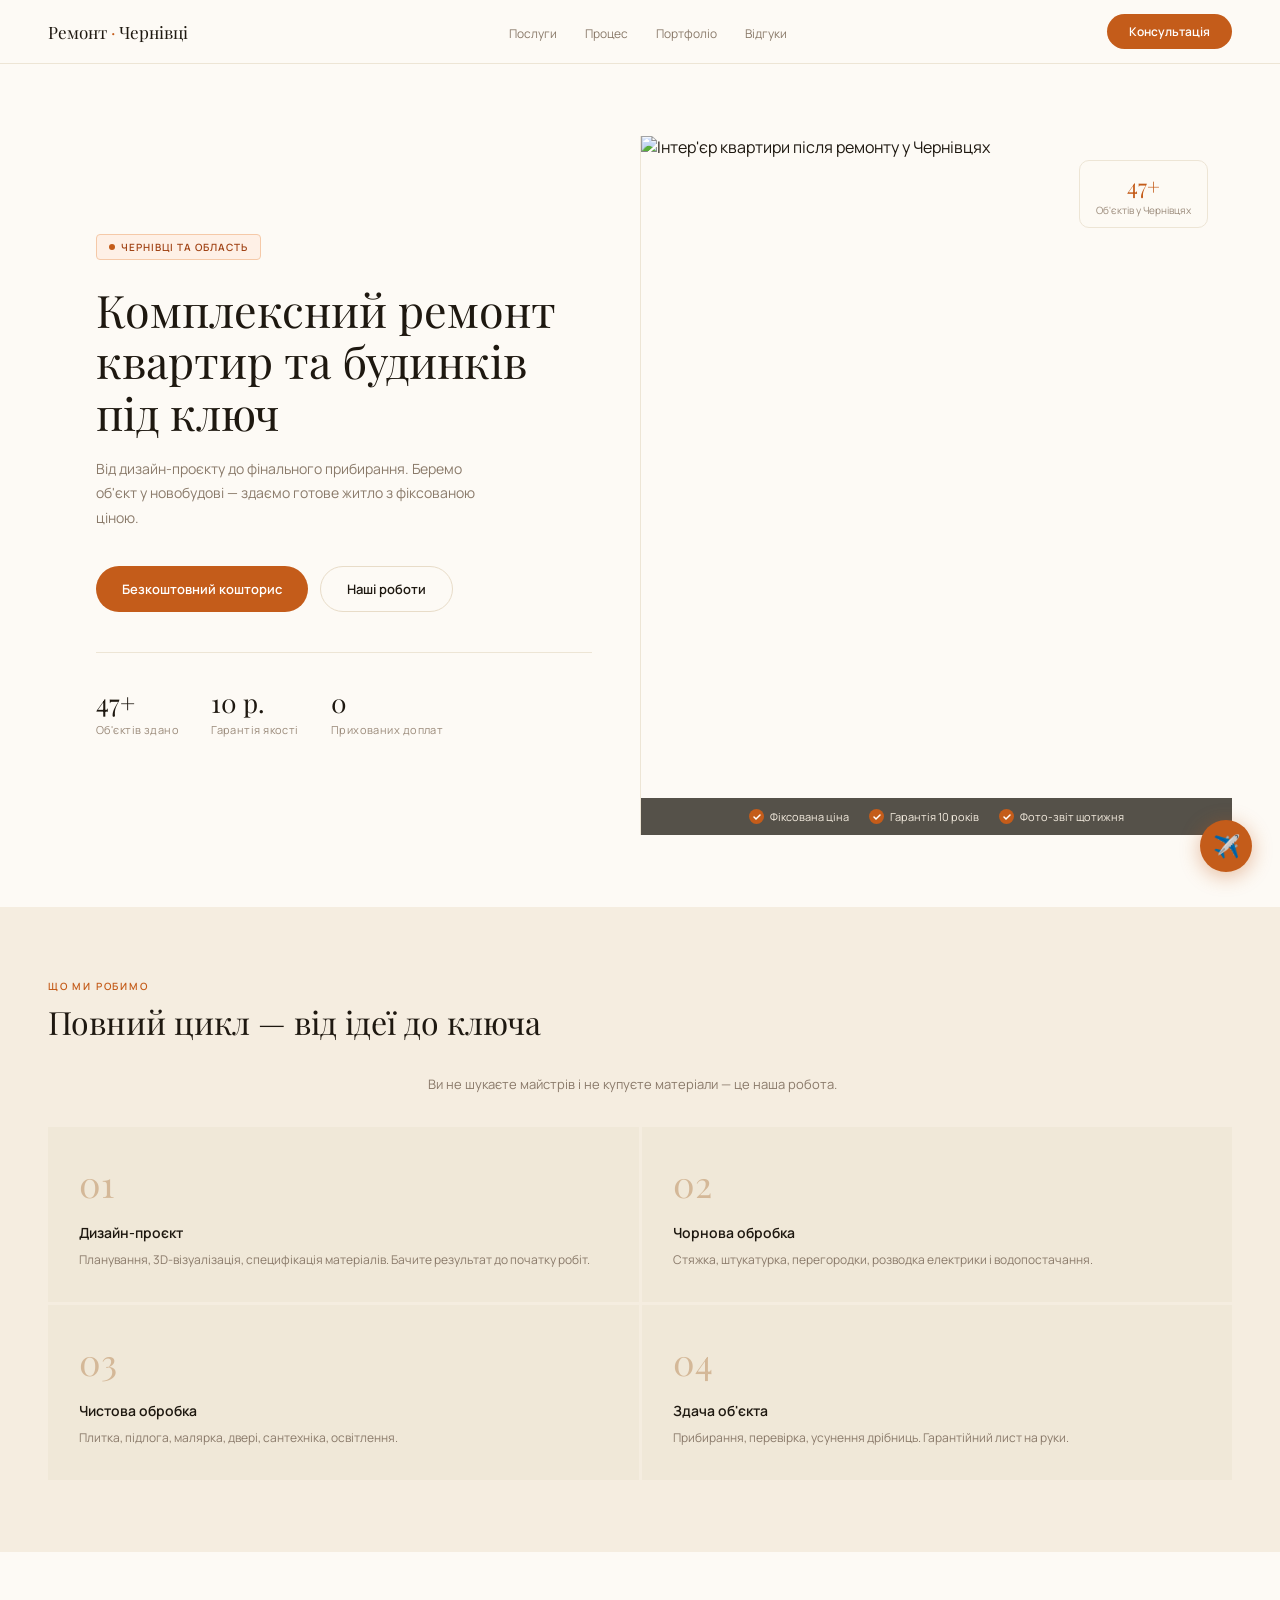
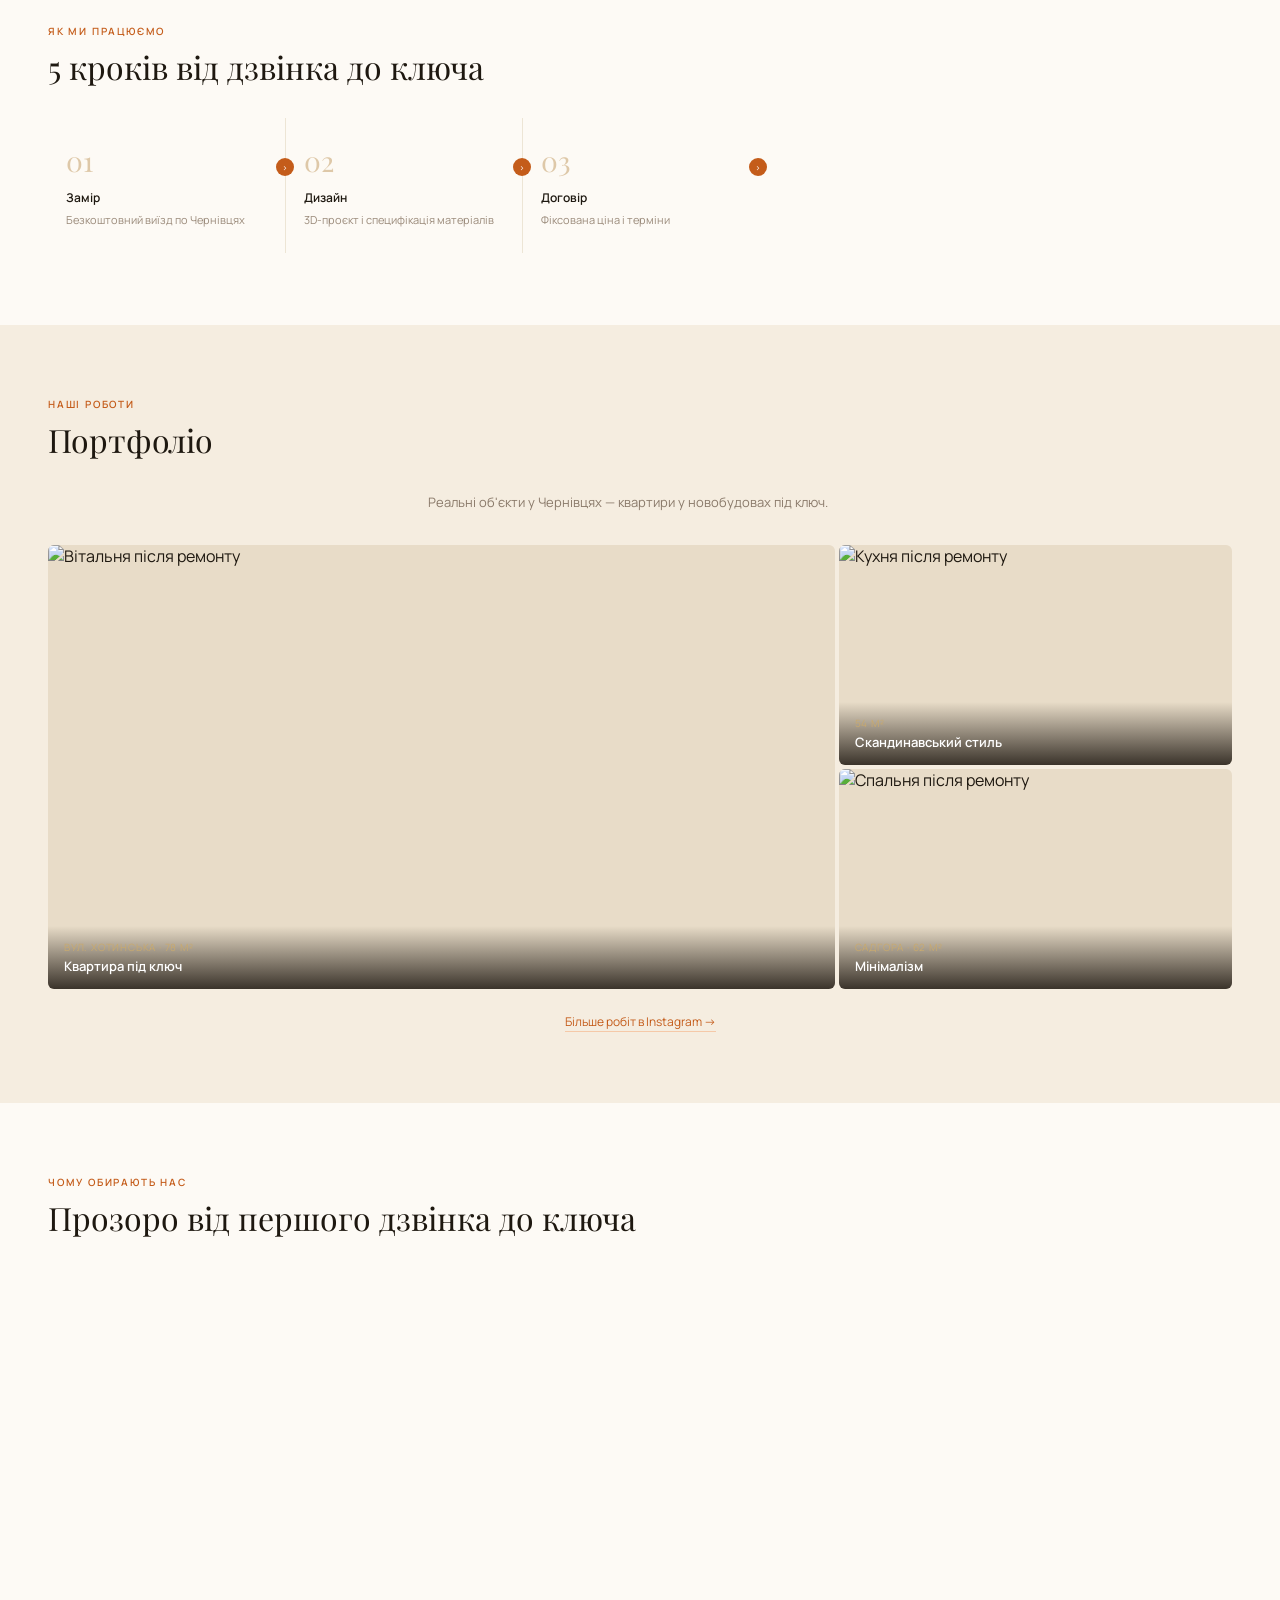
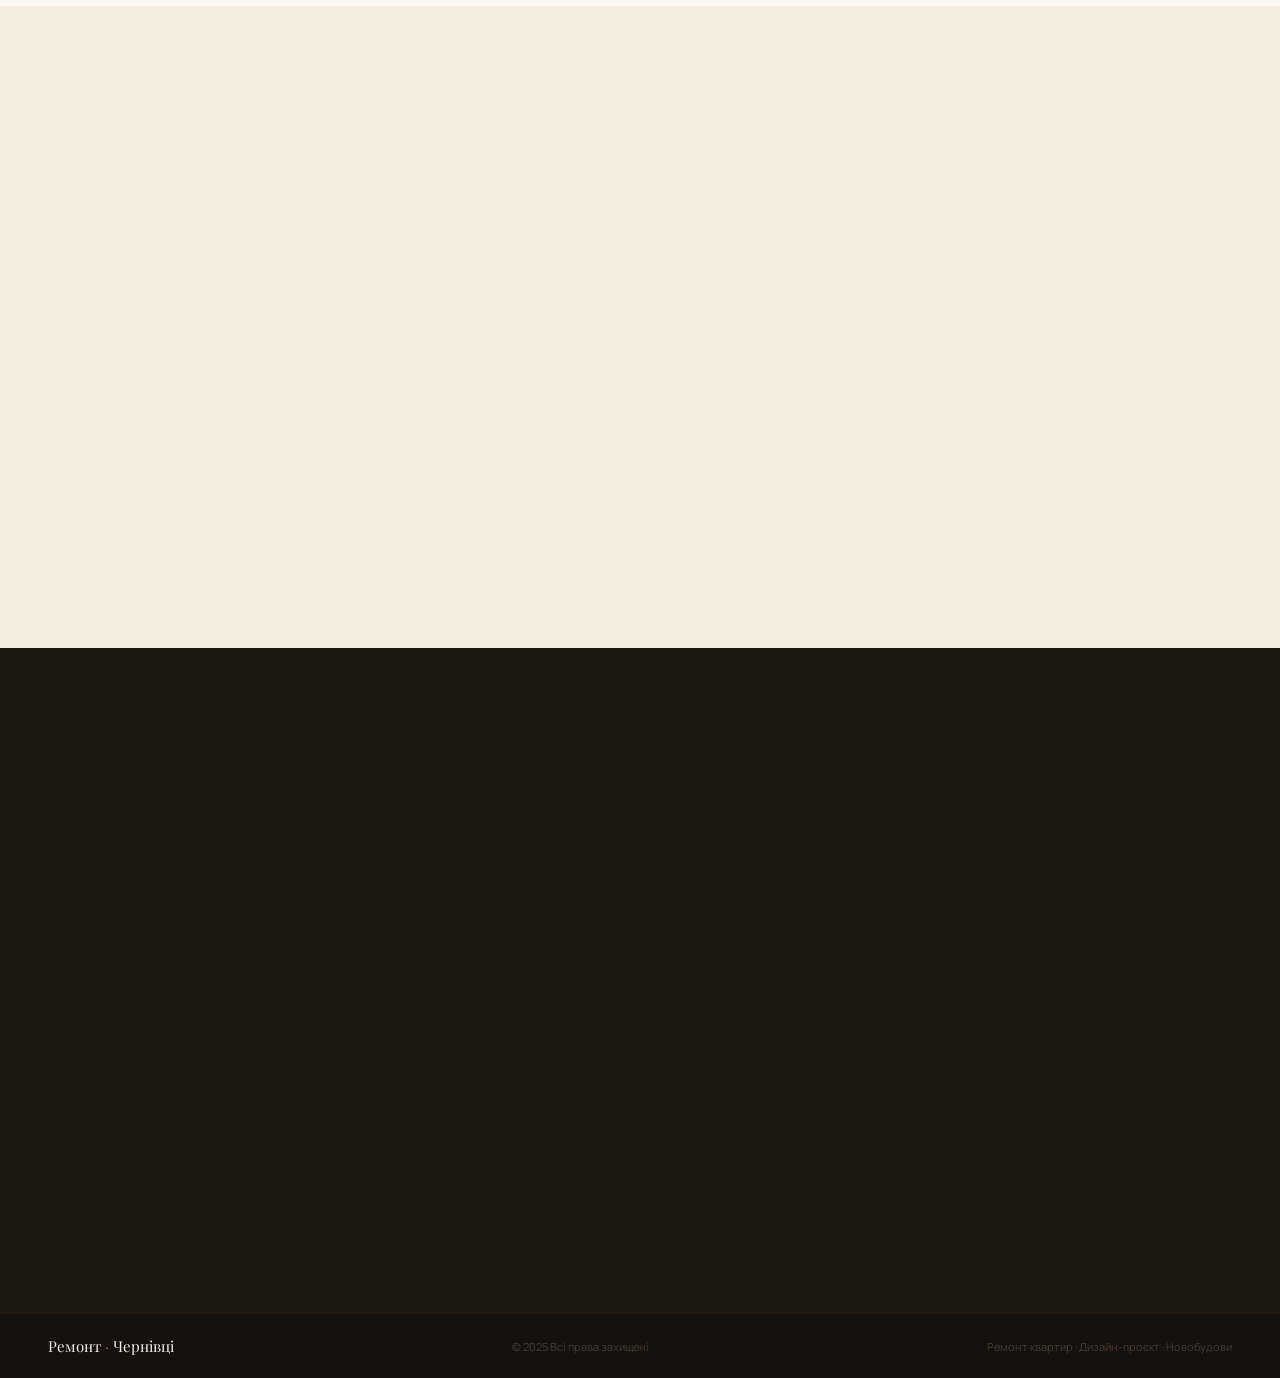
==== index.html @ 8778966f "add one design" ====
<!DOCTYPE html>
<html lang="uk">
<head>
  <meta charset="UTF-8" />
  <meta name="viewport" content="width=device-width, initial-scale=1.0" />
  <title>Ремонт квартир під ключ у Чернівцях | Дизайн-проєкт + повний ремонт</title>
  <meta name="description" content="Комплексний ремонт квартир та будинків під ключ у Чернівцях. Дизайн-проєкт, всі етапи, фіксована ціна. Гарантія 10 років. Безкоштовний кошторис!" />
  <meta name="keywords" content="ремонт квартир Чернівці, ремонт під ключ Чернівці, дизайн проект квартири Чернівці, оздоблення новобудов Чернівці" />
  <meta name="robots" content="index, follow" />
  <link rel="canonical" href="https://remont-chernivtsi.com.ua/" />
  <meta property="og:title" content="Ремонт під ключ у Чернівцях" />
  <meta property="og:description" content="Комплексний ремонт квартир та будинків. Фіксована ціна, гарантія 10 років." />
  <meta property="og:type" content="website" />
  <meta property="og:url" content="https://remont-chernivtsi.com.ua/" />
  <script type="application/ld+json">
  {
    "@context": "https://schema.org",
    "@type": "HomeAndConstructionBusiness",
    "name": "Ремонт Чернівці",
    "description": "Комплексний ремонт квартир та будинків під ключ у Чернівцях.",
    "url": "https://remont-chernivtsi.com.ua",
    "telephone": "+380XXXXXXXXX",
    "address": {
      "@type": "PostalAddress",
      "addressLocality": "Чернівці",
      "addressRegion": "Чернівецька область",
      "addressCountry": "UA"
    },
    "areaServed": "Чернівці",
    "priceRange": "$$"
  }
  </script>
  <link rel="preconnect" href="https://fonts.googleapis.com">
  <link rel="preconnect" href="https://fonts.gstatic.com" crossorigin>
  <link href="https://fonts.googleapis.com/css2?family=Playfair+Display:ital,wght@0,400;0,700;1,400&family=Manrope:wght@300;400;500;600&display=swap" rel="stylesheet">

  <style>
    *, *::before, *::after { box-sizing: border-box; margin: 0; padding: 0; }

    :root {
      --cream:   #FDFAF5;
      --dark:    #1E1810;
      --accent:  #C45C1A;
      --accent-light: #FEF0E6;
      --accent-border: #F5C9A8;
      --beige:   #F5EDE0;
      --beige2:  #F0E8D8;
      --beige3:  #E8DCC8;
      --muted:   #8A7A6A;
      --border:  #EDE5D5;
      --charcoal:#2C2416;
    }

    html { scroll-behavior: smooth; }

    body {
      font-family: 'Manrope', sans-serif;
      background: var(--cream);
      color: var(--dark);
      overflow-x: hidden;
    }

    /* ── CONTAINER 1440px ── */
    .container {
      max-width: 1440px;
      margin: 0 auto;
      padding: 0 48px;
    }

    /* ── NAV ── */
    nav {
      position: sticky; top: 0; z-index: 100;
      background: rgba(253,250,245,0.95);
      backdrop-filter: blur(10px);
      border-bottom: 1px solid var(--border);
      transition: box-shadow .3s;
    }
    nav .container {
      display: flex; align-items: center; justify-content: space-between;
      padding-top: 14px; padding-bottom: 14px;
    }
    .nav-logo {
      font-family: 'Playfair Display', serif;
      font-size: 17px; color: var(--dark);
    }
    .nav-logo em { color: var(--accent); font-style: normal; }
    .nav-links { display: flex; gap: 28px; list-style: none; }
    .nav-links a { font-size: 12px; color: var(--muted); text-decoration: none; transition: color .2s; }
    .nav-links a:hover { color: var(--accent); }
    .nav-cta {
      background: var(--accent); color: #fff;
      padding: 9px 22px; border-radius: 24px; border: none;
      font-family: 'Manrope', sans-serif; font-size: 12px; font-weight: 600;
      cursor: pointer; transition: opacity .2s;
    }
    .nav-cta:hover { opacity: .85; }
    .burger { display: none; flex-direction: column; gap: 5px; cursor: pointer; background: none; border: none; padding: 4px; }
    .burger span { width: 22px; height: 2px; background: var(--dark); border-radius: 2px; }

    /* ── HERO ── */
    #hero {
      display: grid; grid-template-columns: 1fr 1fr;
      min-height: calc(100vh - 57px);
    }
    .hero-left {
      padding: 64px 48px;
      display: flex; flex-direction: column; justify-content: center;
    }
    .hero-tag {
      display: inline-flex; align-items: center; gap: 6px;
      background: var(--accent-light); border: 1px solid var(--accent-border);
      color: #A04214; font-size: 10px; font-weight: 600;
      padding: 5px 12px; border-radius: 4px; margin-bottom: 24px;
      letter-spacing: .1em; text-transform: uppercase; width: fit-content;
    }
    .hero-tag-dot { width: 6px; height: 6px; background: var(--accent); border-radius: 50%; }
    h1 {
      font-family: 'Playfair Display', serif;
      font-size: clamp(2rem, 3.5vw, 3rem);
      line-height: 1.15; font-weight: 400;
      color: var(--dark); margin-bottom: 18px;
    }
    .hero-sub {
      font-size: 14px; color: var(--muted);
      line-height: 1.75; max-width: 380px; margin-bottom: 36px;
    }
    .hero-btns { display: flex; gap: 12px; flex-wrap: wrap; }
    .btn-primary {
      background: var(--accent); color: #fff;
      padding: 13px 26px; border-radius: 24px; border: none;
      font-family: 'Manrope', sans-serif; font-size: 13px; font-weight: 600;
      cursor: pointer; text-decoration: none; display: inline-block;
      transition: opacity .2s, transform .2s;
    }
    .btn-primary:hover { opacity: .88; transform: translateY(-1px); }
    .btn-outline {
      background: transparent; color: var(--dark);
      padding: 13px 26px; border-radius: 24px;
      border: 1.5px solid var(--beige3);
      font-family: 'Manrope', sans-serif; font-size: 13px; font-weight: 600;
      cursor: pointer; text-decoration: none; display: inline-block;
      transition: border-color .2s, color .2s;
    }
    .btn-outline:hover { border-color: var(--accent); color: var(--accent); }
    .hero-stats {
      display: flex; gap: 32px;
      margin-top: 40px; padding-top: 32px;
      border-top: 1px solid var(--border);
    }
    .stat-n {
      font-family: 'Playfair Display', serif;
      font-size: 26px; color: var(--dark);
    }
    .stat-l { font-size: 11px; color: #9A8A7A; margin-top: 2px; letter-spacing: .04em; }

    .hero-right {
      position: relative; overflow: hidden;
      border-left: 1px solid var(--border);
    }
    .hero-right img {
      width: 100%; height: 100%; object-fit: cover; display: block;
    }
    .hero-float-badge {
      position: absolute; top: 24px; right: 24px;
      background: rgba(253,250,245,.95); border: 1px solid var(--border);
      border-radius: 10px; padding: 10px 16px; text-align: center;
    }
    .hfb-n { font-family: 'Playfair Display', serif; font-size: 22px; color: var(--accent); }
    .hfb-l { font-size: 10px; color: #9A8A7A; margin-top: 2px; }
    .hero-trust-bar {
      position: absolute; bottom: 0; left: 0; right: 0;
      background: rgba(30,24,16,.75); padding: 11px 20px;
      display: flex; gap: 20px; justify-content: center; flex-wrap: wrap;
    }
    .trust-item { display: flex; align-items: center; gap: 6px; font-size: 11px; color: #F5EDE0; }
    .trust-check {
      width: 15px; height: 15px; background: var(--accent); border-radius: 50%;
      display: flex; align-items: center; justify-content: center; flex-shrink: 0;
    }

    /* ── SECTION COMMON ── */
    section { padding: 72px 48px; max-width: 1440px; margin-left: auto; margin-right: auto; }
    /* Секції з фоном — повна ширина, padding прибираємо щоб фон тягнувся */
    .sec-alt, #contact { max-width: none; padding-left: 0; padding-right: 0; }
    .sec-alt > *, #contact > * { max-width: 1440px; margin-left: auto; margin-right: auto; padding-left: 48px; padding-right: 48px; }
    .sec-alt > .sec-label, .sec-alt > h2, .sec-alt > .sec-sub,
    #contact > .sec-label, #contact > h2 { padding-left: 48px; padding-right: 48px; }
    .sec-alt { background: var(--beige); }
    .sec-label {
      font-size: 10px; letter-spacing: .18em; text-transform: uppercase;
      color: var(--accent); margin-bottom: 10px; font-weight: 600;
    }
    h2 {
      font-family: 'Playfair Display', serif;
      font-size: clamp(1.6rem, 2.5vw, 2.2rem);
      font-weight: 400; color: var(--dark);
      margin-bottom: 32px; line-height: 1.2;
    }
    .sec-sub { font-size: 13px; color: var(--muted); line-height: 1.7; margin-bottom: 32px; max-width: 520px; }

    /* ── SERVICES ── */
    .srv-grid { display: grid; grid-template-columns: 1fr 1fr; gap: 3px; }
    .srv-card {
      background: var(--beige2); padding: 32px 28px;
      border-left: 3px solid transparent;
      transition: border-color .25s;
    }
    .srv-card:hover { border-color: var(--accent); }
    .srv-num {
      font-family: 'Playfair Display', serif;
      font-size: 36px; color: #D4B898; margin-bottom: 16px;
    }
    .srv-title { font-size: 14px; font-weight: 600; color: var(--dark); margin-bottom: 8px; }
    .srv-desc { font-size: 12px; color: var(--muted); line-height: 1.65; }

    /* ── PROCESS ── */
    .proc-grid {
      display: grid; grid-template-columns: repeat(5,1fr); gap: 0;
    }
    .proc-step {
      padding: 24px 18px; border-left: 1px solid var(--border);
      position: relative;
    }
    .proc-step:first-child { border-left: none; }
    .ps-num {
      font-family: 'Playfair Display', serif;
      font-size: 28px; color: #DEC8A8; margin-bottom: 10px;
    }
    .ps-title { font-size: 12px; font-weight: 600; color: var(--dark); margin-bottom: 5px; }
    .ps-desc { font-size: 11px; color: #9A8A7A; line-height: 1.55; }
    .ps-arrow {
      position: absolute; right: -9px; top: 40px;
      width: 18px; height: 18px; background: var(--accent); border-radius: 50%;
      display: flex; align-items: center; justify-content: center;
      font-size: 9px; color: #fff; z-index: 1;
    }
    .proc-step:last-child .ps-arrow { display: none; }

    /* ── PORTFOLIO ── */
    .port-grid {
      display: grid;
      grid-template-columns: 2fr 1fr;
      grid-template-rows: 220px 220px;
      gap: 4px;
    }
    .port-item {
      border-radius: 6px; overflow: hidden;
      position: relative; background: var(--beige3);
    }
    .port-item.big { grid-row: 1 / 3; }
    .port-item img { width: 100%; height: 100%; object-fit: cover; display: block; transition: transform .5s; }
    .port-item:hover img { transform: scale(1.04); }
    .port-overlay {
      position: absolute; bottom: 0; left: 0; right: 0;
      padding: 14px 16px;
      background: linear-gradient(transparent, rgba(20,14,8,.82));
    }
    .po-tag { font-size: 10px; color: #C8A96E; letter-spacing: .08em; text-transform: uppercase; margin-bottom: 3px; }
    .po-name { font-size: 13px; color: #fff; font-weight: 600; }
    .port-more { text-align: center; margin-top: 20px; }
    .port-more a { font-size: 12px; color: var(--accent); text-decoration: none; border-bottom: 1px solid var(--accent-border); padding-bottom: 1px; }

    /* ── WHY ── */
    .why-grid { display: grid; grid-template-columns: 1fr 1fr; gap: 48px; align-items: start; }
    .why-list { display: flex; flex-direction: column; gap: 24px; }
    .why-item { display: flex; gap: 16px; }
    .why-icon {
      width: 44px; height: 44px; min-width: 44px;
      background: var(--accent-light); border-radius: 6px;
      display: flex; align-items: center; justify-content: center; font-size: 18px;
    }
    .why-text h3 { font-size: 13px; font-weight: 600; color: var(--dark); margin-bottom: 4px; }
    .why-text p { font-size: 12px; color: var(--muted); line-height: 1.6; }
    .why-numbers {
      background: var(--dark); border-radius: 12px; padding: 36px;
      display: grid; grid-template-columns: 1fr 1fr; gap: 28px;
    }
    .wn-n { font-family: 'Playfair Display', serif; font-size: 32px; color: var(--accent); }
    .wn-l { font-size: 11px; color: #6A5A4A; margin-top: 3px; }

    /* ── REVIEWS ── */
    .rev-grid { display: grid; grid-template-columns: repeat(3,1fr); gap: 20px; }
    .rev-card {
      background: #fff; border-radius: 12px;
      border: 0.5px solid var(--border);
      overflow: hidden; display: flex; flex-direction: column;
    }
    .rev-photo { height: 180px; overflow: hidden; position: relative; }
    .rev-photo img { width: 100%; height: 100%; object-fit: cover; display: block; transition: transform .4s; }
    .rev-card:hover .rev-photo img { transform: scale(1.05); }
    .rev-photo-tag {
      position: absolute; bottom: 0; left: 0; right: 0;
      padding: 10px 14px;
      background: linear-gradient(transparent, rgba(20,14,8,.78));
    }
    .rpt-area { font-size: 10px; color: #C8A96E; letter-spacing: .08em; text-transform: uppercase; }
    .rpt-size { font-size: 11px; color: #fff; font-weight: 600; margin-top: 2px; }
    .rev-body { padding: 18px; display: flex; flex-direction: column; flex: 1; }
    .rev-stars { color: var(--accent); font-size: 12px; letter-spacing: 3px; margin-bottom: 12px; }
    .rev-text { font-size: 12px; color: #5A4A3A; line-height: 1.65; font-style: italic; flex: 1; margin-bottom: 16px; }
    .rev-divider { height: 1px; background: var(--border); margin-bottom: 14px; }
    .rev-author { display: flex; align-items: center; gap: 10px; }
    .rev-avatar {
      width: 36px; height: 36px; border-radius: 50%;
      background: var(--accent-light); color: #A04214;
      display: flex; align-items: center; justify-content: center;
      font-size: 12px; font-weight: 600; flex-shrink: 0;
    }
    .rev-name { font-size: 12px; font-weight: 600; color: var(--dark); }
    .rev-obj { font-size: 11px; color: #9A8A7A; margin-top: 2px; }
    .rev-footer { text-align: center; margin-top: 28px; }
    .rev-footer a { font-size: 12px; color: var(--accent); text-decoration: none; border-bottom: 1px solid var(--accent-border); }

    /* ── CONTACT ── */
    #contact { background: var(--dark); }
    #contact .sec-label { color: var(--accent); }
    #contact h2 { color: #F5EDE0; }
    .contact-grid { display: grid; grid-template-columns: 1fr 1fr; gap: 64px; }
    .form-group { display: flex; flex-direction: column; gap: 6px; margin-bottom: 16px; }
    .form-group label {
      font-size: 10px; color: #6A5A4A;
      letter-spacing: .1em; text-transform: uppercase; font-weight: 600;
    }
    input, select, textarea {
      background: var(--charcoal); border: 1px solid #3A3028;
      color: #F5EDE0; padding: 12px 16px; border-radius: 6px;
      font-family: 'Manrope', sans-serif; font-size: 13px;
      outline: none; transition: border-color .2s;
    }
    input:focus, select:focus, textarea:focus { border-color: var(--accent); }
    textarea { resize: vertical; min-height: 100px; }
    .btn-submit {
      width: 100%; background: var(--accent); color: #fff; border: none;
      padding: 14px; border-radius: 24px;
      font-family: 'Manrope', sans-serif; font-size: 13px; font-weight: 600;
      cursor: pointer; transition: opacity .2s; margin-top: 4px;
    }
    .btn-submit:hover { opacity: .85; }
    .contact-info-sub { font-size: 13px; color: #6A5A4A; line-height: 1.7; margin-bottom: 24px; }
    .clink {
      display: flex; align-items: center; gap: 12px;
      padding: 13px 16px; background: var(--charcoal);
      border-radius: 8px; margin-bottom: 10px; text-decoration: none;
      transition: background .2s;
    }
    .clink:hover { background: #3A3028; }
    .clink-icon { font-size: 18px; width: 22px; text-align: center; }
    .clink-text strong { display: block; font-size: 13px; color: #F5EDE0; }
    .clink-text span { font-size: 11px; color: #6A5A4A; }
    .success-msg {
      background: rgba(196,92,26,.15); border: 1px solid var(--accent);
      color: var(--accent); padding: 14px; border-radius: 6px;
      font-size: 13px; text-align: center; display: none; margin-top: 12px;
    }

    /* ── FOOTER ── */
    footer {
      background: #141210;
    }
    footer .container {
      display: flex; justify-content: space-between; align-items: center;
      flex-wrap: wrap; gap: 12px;
      padding-top: 22px; padding-bottom: 22px;
    }
    .footer-logo { font-family: 'Playfair Display', serif; font-size: 15px; color: #F5EDE0; }
    .footer-logo em { color: var(--accent); font-style: normal; }
    footer p { font-size: 11px; color: #4A3A2A; }

    /* ── FLOAT TELEGRAM ── */
    .float-tg {
      position: fixed; bottom: 28px; right: 28px; z-index: 200;
      width: 52px; height: 52px; border-radius: 50%;
      background: var(--accent); color: #fff;
      display: flex; align-items: center; justify-content: center;
      font-size: 22px; text-decoration: none;
      box-shadow: 0 4px 20px rgba(196,92,26,.4);
      animation: tg-pulse 2.5s infinite;
      transition: transform .2s;
    }
    .float-tg:hover { transform: scale(1.1); }
    @keyframes tg-pulse {
      0%,100% { box-shadow: 0 4px 20px rgba(196,92,26,.4); }
      50% { box-shadow: 0 4px 36px rgba(196,92,26,.7); }
    }

    /* ── FADE IN ── */
    .fade { opacity: 0; transform: translateY(24px); transition: opacity .6s ease, transform .6s ease; }
    .fade.in { opacity: 1; transform: none; }

    /* ── RESPONSIVE ── */
    @media (max-width: 900px) {
      .container { padding: 0 24px; }
      nav .container { padding-top: 14px; padding-bottom: 14px; }
      .nav-links { display: none; }
      .nav-links.open {
        display: flex; flex-direction: column; gap: 16px;
        position: absolute; top: 57px; left: 0; right: 0;
        background: var(--cream); padding: 20px 24px;
        border-bottom: 1px solid var(--border); z-index: 99;
      }
      .burger { display: flex; }
      #hero { grid-template-columns: 1fr; }
      .hero-right { height: 280px; }
      .hero-left { padding: 40px 24px; }
      section { padding: 52px 24px; }
      .sec-alt > *, #contact > * { padding-left: 24px; padding-right: 24px; }
      .srv-grid { grid-template-columns: 1fr; }
      .proc-grid { grid-template-columns: 1fr 1fr; }
      .why-grid { grid-template-columns: 1fr; }
      .contact-grid { grid-template-columns: 1fr; }
      .rev-grid { grid-template-columns: 1fr; }
      .port-grid { grid-template-columns: 1fr; grid-template-rows: auto; }
      .port-item.big { grid-row: auto; height: 260px; }
      .port-item { height: 200px; }
      footer .container { flex-direction: column; align-items: flex-start; }
    }
    @media (max-width: 600px) {
      .hero-btns { flex-direction: column; }
      .hero-stats { gap: 20px; flex-wrap: wrap; }
      .proc-grid { grid-template-columns: 1fr; }
      .rev-grid { grid-template-columns: 1fr; }
    }
  </style>
</head>
<body>

<!-- NAV -->
<nav id="navbar">
  <div class="container">
  <div class="nav-logo">Ремонт <em>·</em> Чернівці</div>
  <ul class="nav-links" id="navLinks">
    <li><a href="#services">Послуги</a></li>
    <li><a href="#process">Процес</a></li>
    <li><a href="#portfolio">Портфоліо</a></li>
    <li><a href="#reviews">Відгуки</a></li>
  </ul>
  <button class="nav-cta" onclick="document.getElementById('contact').scrollIntoView({behavior:'smooth'})">Консультація</button>
  <button class="burger" id="burger" aria-label="Меню">
    <span></span><span></span><span></span>
  </button>
  </div>
</nav>

<!-- HERO -->
<section id="hero">
  <div class="hero-left">
    <div class="hero-tag fade"><div class="hero-tag-dot"></div>Чернівці та область</div>
    <h1 class="fade">Комплексний ремонт<br>квартир та будинків<br>під ключ</h1>
    <p class="hero-sub fade">Від дизайн-проєкту до фінального прибирання. Беремо об'єкт у новобудові — здаємо готове житло з фіксованою ціною.</p>
    <div class="hero-btns fade">
      <button class="btn-primary" onclick="document.getElementById('contact').scrollIntoView({behavior:'smooth'})">Безкоштовний кошторис</button>
      <a href="#portfolio" class="btn-outline">Наші роботи</a>
    </div>
    <div class="hero-stats fade">
      <div><div class="stat-n">47+</div><div class="stat-l">Об'єктів здано</div></div>
      <div><div class="stat-n">10 р.</div><div class="stat-l">Гарантія якості</div></div>
      <div><div class="stat-n">0</div><div class="stat-l">Прихованих доплат</div></div>
    </div>
  </div>
  <div class="hero-right">
    <img src="https://images.unsplash.com/photo-1586023492125-27b2c045efd7?w=900&q=85" alt="Інтер'єр квартири після ремонту у Чернівцях" />
    <div class="hero-float-badge">
      <div class="hfb-n">47+</div>
      <div class="hfb-l">Об'єктів у Чернівцях</div>
    </div>
    <div class="hero-trust-bar">
      <div class="trust-item">
        <div class="trust-check"><svg width="8" height="8" viewBox="0 0 8 8" fill="none"><path d="M1 4L3 6L7 2" stroke="white" stroke-width="1.5" stroke-linecap="round"/></svg></div>
        Фіксована ціна
      </div>
      <div class="trust-item">
        <div class="trust-check"><svg width="8" height="8" viewBox="0 0 8 8" fill="none"><path d="M1 4L3 6L7 2" stroke="white" stroke-width="1.5" stroke-linecap="round"/></svg></div>
        Гарантія 10 років
      </div>
      <div class="trust-item">
        <div class="trust-check"><svg width="8" height="8" viewBox="0 0 8 8" fill="none"><path d="M1 4L3 6L7 2" stroke="white" stroke-width="1.5" stroke-linecap="round"/></svg></div>
        Фото-звіт щотижня
      </div>
    </div>
  </div>
</section>

<!-- SERVICES -->
<section id="services" class="sec-alt">
  <div class="sec-label fade">Що ми робимо</div>
  <h2 class="fade">Повний цикл — від ідеї до ключа</h2>
  <p class="sec-sub fade">Ви не шукаєте майстрів і не купуєте матеріали — це наша робота.</p>
  <div class="srv-grid">
    <div class="srv-card fade"><div class="srv-num">01</div><div class="srv-title">Дизайн-проєкт</div><div class="srv-desc">Планування, 3D-візуалізація, специфікація матеріалів. Бачите результат до початку робіт.</div></div>
    <div class="srv-card fade"><div class="srv-num">02</div><div class="srv-title">Чорнова обробка</div><div class="srv-desc">Стяжка, штукатурка, перегородки, розводка електрики і водопостачання.</div></div>
    <div class="srv-card fade"><div class="srv-num">03</div><div class="srv-title">Чистова обробка</div><div class="srv-desc">Плитка, підлога, малярка, двері, сантехніка, освітлення.</div></div>
    <div class="srv-card fade"><div class="srv-num">04</div><div class="srv-title">Здача об'єкта</div><div class="srv-desc">Прибирання, перевірка, усунення дрібниць. Гарантійний лист на руки.</div></div>
  </div>
</section>

<!-- PROCESS -->
<section id="process">
  <div class="sec-label fade">Як ми працюємо</div>
  <h2 class="fade">5 кроків від дзвінка до ключа</h2>
  <div class="proc-grid">
    <div class="proc-step fade"><div class="ps-num">01</div><div class="ps-title">Замір</div><div class="ps-desc">Безкоштовний виїзд по Чернівцях</div><div class="ps-arrow">›</div></div>
    <div class="proc-step fade"><div class="ps-num">02</div><div class="ps-title">Дизайн</div><div class="ps-desc">3D-проєкт і специфікація матеріалів</div><div class="ps-arrow">›</div></div>
    <div class="proc-step fade"><div class="ps-num">03</div><div class="ps-title">Договір</div><div class="ps-desc">Фіксована ціна і терміни</div><div class="ps-arrow">›</div></div>
    <div class="proc-step fade"><div class="ps-num">04</div><div class="ps-title">Ремонт</div><div class="ps-desc">Фото-звіт щотижня в Telegram</div><div class="ps-arrow">›</div></div>
    <div class="proc-step fade"><div class="ps-num">05</div><div class="ps-title">Здача</div><div class="ps-desc">Гарантійний лист на 10 років</div></div>
  </div>
</section>

<!-- PORTFOLIO -->
<section id="portfolio" class="sec-alt">
  <div class="sec-label fade">Наші роботи</div>
  <h2 class="fade">Портфоліо</h2>
  <p class="sec-sub fade">Реальні об'єкти у Чернівцях — квартири у новобудовах під ключ.</p>
  <div class="port-grid fade">
    <div class="port-item big">
      <img src="https://images.unsplash.com/photo-1560448204-e02f11c3d0e2?w=800&q=85" alt="Вітальня після ремонту" />
      <div class="port-overlay"><div class="po-tag">Вул. Хотинська · 78 м²</div><div class="po-name">Квартира під ключ</div></div>
    </div>
    <div class="port-item">
      <img src="https://images.unsplash.com/photo-1556909114-f6e7ad7d3136?w=500&q=85" alt="Кухня після ремонту" />
      <div class="port-overlay"><div class="po-tag">54 м²</div><div class="po-name">Скандинавський стиль</div></div>
    </div>
    <div class="port-item">
      <img src="https://images.unsplash.com/photo-1484154218962-a197022b5858?w=500&q=85" alt="Спальня після ремонту" />
      <div class="port-overlay"><div class="po-tag">Садгора · 62 м²</div><div class="po-name">Мінімалізм</div></div>
    </div>
  </div>
  <div class="port-more fade"><a href="https://instagram.com/YOUR_INSTAGRAM" target="_blank">Більше робіт в Instagram →</a></div>
</section>

<!-- WHY -->
<section id="why">
  <div class="sec-label fade">Чому обирають нас</div>
  <h2 class="fade">Прозоро від першого дзвінка до ключа</h2>
  <div class="why-grid">
    <div class="why-list">
      <div class="why-item fade"><div class="why-icon">📋</div><div class="why-text"><h3>Ціна фіксується до старту</h3><p>Підписуємо кошторис перед початком. Жодних «так вийшло дорожче» в процесі.</p></div></div>
      <div class="why-item fade"><div class="why-icon">📸</div><div class="why-text"><h3>Ви бачите кожен етап</h3><p>Щотижневий фото-звіт у Telegram. Можна не приходити — все одно будете в курсі.</p></div></div>
      <div class="why-item fade"><div class="why-icon">🛡️</div><div class="why-text"><h3>Гарантія 10 років письмово</h3><p>Не на словах. Видаємо гарантійний лист при здачі. Щось не так — усуваємо за свій рахунок.</p></div></div>
      <div class="why-item fade"><div class="why-icon">🔧</div><div class="why-text"><h3>Своя бригада, не субпідряд</h3><p>Знаємо кожного майстра особисто. Відповідаємо за результат — бо самі його робимо.</p></div></div>
    </div>
    <div class="why-numbers fade">
      <div><div class="wn-n">47+</div><div class="wn-l">Об'єктів здано</div></div>
      <div><div class="wn-n">5+</div><div class="wn-l">Років досвіду</div></div>
      <div><div class="wn-n">10</div><div class="wn-l">Років гарантії</div></div>
      <div><div class="wn-n">98%</div><div class="wn-l">Рекомендують нас</div></div>
    </div>
  </div>
</section>

<!-- REVIEWS -->
<section id="reviews" class="sec-alt">
  <div class="sec-label fade">Наші клієнти</div>
  <h2 class="fade">Люди, які вже заїхали</h2>
  <div class="rev-grid">
    <div class="rev-card fade">
      <div class="rev-photo"><img src="https://images.unsplash.com/photo-1560448204-e02f11c3d0e2?w=500&q=80" alt="Об'єкт Хотинська"/><div class="rev-photo-tag"><div class="rpt-area">Вул. Хотинська</div><div class="rpt-size">78 м² · під ключ</div></div></div>
      <div class="rev-body"><div class="rev-stars">★★★★★</div><div class="rev-text">«Ціна не змінилась ні на гривню. Через 3 місяці вже заїхали — усе як домовлялись.»</div><div class="rev-divider"></div><div class="rev-author"><div class="rev-avatar">ОМ</div><div><div class="rev-name">Олексій та Марія В.</div><div class="rev-obj">ЖК «Містечко», 2024</div></div></div></div>
    </div>
    <div class="rev-card fade">
      <div class="rev-photo"><img src="https://images.unsplash.com/photo-1484154218962-a197022b5858?w=500&q=80" alt="Об'єкт Садгора"/><div class="rev-photo-tag"><div class="rpt-area">Садгора</div><div class="rpt-size">54 м² · 1-кімнатна</div></div></div>
      <div class="rev-body"><div class="rev-stars">★★★★★</div><div class="rev-text">«Живу в іншому місті — фото в Telegram дуже виручали. Приїхала на здачу і не впізнала квартиру!»</div><div class="rev-divider"></div><div class="rev-author"><div class="rev-avatar">ЮК</div><div><div class="rev-name">Юлія К.</div><div class="rev-obj">Садгора, 2024</div></div></div></div>
    </div>
    <div class="rev-card fade">
      <div class="rev-photo"><img src="https://images.unsplash.com/photo-1556909114-f6e7ad7d3136?w=500&q=80" alt="Об'єкт центр"/><div class="rev-photo-tag"><div class="rpt-area">Центр Чернівців</div><div class="rpt-size">90 м² · 3-кімнатна</div></div></div>
      <div class="rev-body"><div class="rev-stars">★★★★★</div><div class="rev-text">«Звертались вже вдруге. Чесні ціни, не затягують терміни. Рекомендую всім знайомим.»</div><div class="rev-divider"></div><div class="rev-author"><div class="rev-avatar">АТ</div><div><div class="rev-name">Андрій Т.</div><div class="rev-obj">Пр. Незалежності, 2025</div></div></div></div>
    </div>
  </div>
  <div class="rev-footer fade"><a href="#">Більше відгуків в Google →</a></div>
</section>

<!-- CONTACT -->
<section id="contact">
  <div class="sec-label fade">Контакти</div>
  <h2 class="fade">Обговоримо ваш проєкт</h2>
  <div class="contact-grid">
    <div class="fade">
      <div class="form-group"><label>Ваше ім'я</label><input type="text" id="f-name" placeholder="Наприклад, Олена" /></div>
      <div class="form-group"><label>Телефон</label><input type="tel" id="f-phone" placeholder="+380 XX XXX XX XX" /></div>
      <div class="form-group"><label>Тип об'єкта</label>
        <select id="f-type">
          <option value="">Оберіть...</option>
          <option>Квартира у новобудові</option>
          <option>Вторинне житло</option>
          <option>Будинок / котедж</option>
          <option>Комерційне приміщення</option>
        </select>
      </div>
      <div class="form-group"><label>Коментар</label><textarea id="f-comment" placeholder="Площа, побажання, терміни..."></textarea></div>
      <button class="btn-submit" onclick="submitForm()">Надіслати заявку →</button>
      <div class="success-msg" id="successMsg">✓ Дякуємо! Ми зв'яжемось з вами найближчим часом.</div>
    </div>
    <div class="fade">
      <p class="contact-info-sub">Залиште номер — решту беремо на себе. Виїзд на замір безкоштовно по всіх Чернівцях.</p>
      <a class="clink" href="tel:+380XXXXXXXXX"><span class="clink-icon">📞</span><div class="clink-text"><strong>+380 XX XXX XX XX</strong><span>Пн–Сб, 8:00–20:00</span></div></a>
      <a class="clink" href="https://t.me/YOUR_TELEGRAM" target="_blank"><span class="clink-icon">✈️</span><div class="clink-text"><strong>Telegram</strong><span>Відповідаємо швидко</span></div></a>
      <a class="clink" href="https://instagram.com/YOUR_INSTAGRAM" target="_blank"><span class="clink-icon">📸</span><div class="clink-text"><strong>Instagram</strong><span>Більше фото робіт</span></div></a>
      <a class="clink" href="#"><span class="clink-icon">📍</span><div class="clink-text"><strong>Чернівці</strong><span>Виїжджаємо по всьому місту</span></div></a>
    </div>
  </div>
</section>

<!-- FOOTER -->
<footer>
  <div class="container">
  <div class="footer-logo">Ремонт <em>·</em> Чернівці</div>
  <p>© 2025 Всі права захищені</p>
  <p>Ремонт квартир · Дизайн-проєкт · Новобудови</p>
  </div>
</footer>

<!-- FLOAT TELEGRAM -->
<a href="https://t.me/YOUR_TELEGRAM" target="_blank" class="float-tg" title="Написати в Telegram">✈️</a>

<script>
  const burger = document.getElementById('burger');
  const navLinks = document.getElementById('navLinks');
  burger.addEventListener('click', () => navLinks.classList.toggle('open'));
  navLinks.querySelectorAll('a').forEach(a => a.addEventListener('click', () => navLinks.classList.remove('open')));

  const observer = new IntersectionObserver((entries) => {
    entries.forEach((e, i) => {
      if (e.isIntersecting) setTimeout(() => e.target.classList.add('in'), i * 60);
    });
  }, { threshold: 0.1 });
  document.querySelectorAll('.fade').forEach(el => observer.observe(el));

  window.addEventListener('scroll', () => {
    document.getElementById('navbar').style.boxShadow =
      window.scrollY > 40 ? '0 2px 16px rgba(30,24,16,.08)' : 'none';
  });

  async function submitForm() {
    const name = document.getElementById('f-name').value.trim();
    const phone = document.getElementById('f-phone').value.trim();
    const type = document.getElementById('f-type').value;
    const comment = document.getElementById('f-comment').value.trim();
    if (!name || !phone) { alert("Будь ласка, вкажіть ім'я та телефон."); return; }
    const btn = document.querySelector('.btn-submit');
    btn.disabled = true; btn.textContent = 'Надсилаємо...';
    try {
      const res = await fetch('/api/contact', {
        method: 'POST',
        headers: { 'Content-Type': 'application/json' },
        body: JSON.stringify({ name, phone, type, comment })
      });
      if (res.ok) {
        document.getElementById('successMsg').style.display = 'block';
        document.getElementById('f-name').value = '';
        document.getElementById('f-phone').value = '';
        document.getElementById('f-type').value = '';
        document.getElementById('f-comment').value = '';
        btn.textContent = '✓ Надіслано';
      } else { throw new Error(); }
    } catch {
      alert('Помилка. Зателефонуйте нам напряму.');
      btn.disabled = false;
      btn.textContent = 'Надіслати заявку →';
    }
  }
</script>
</body>
</html>
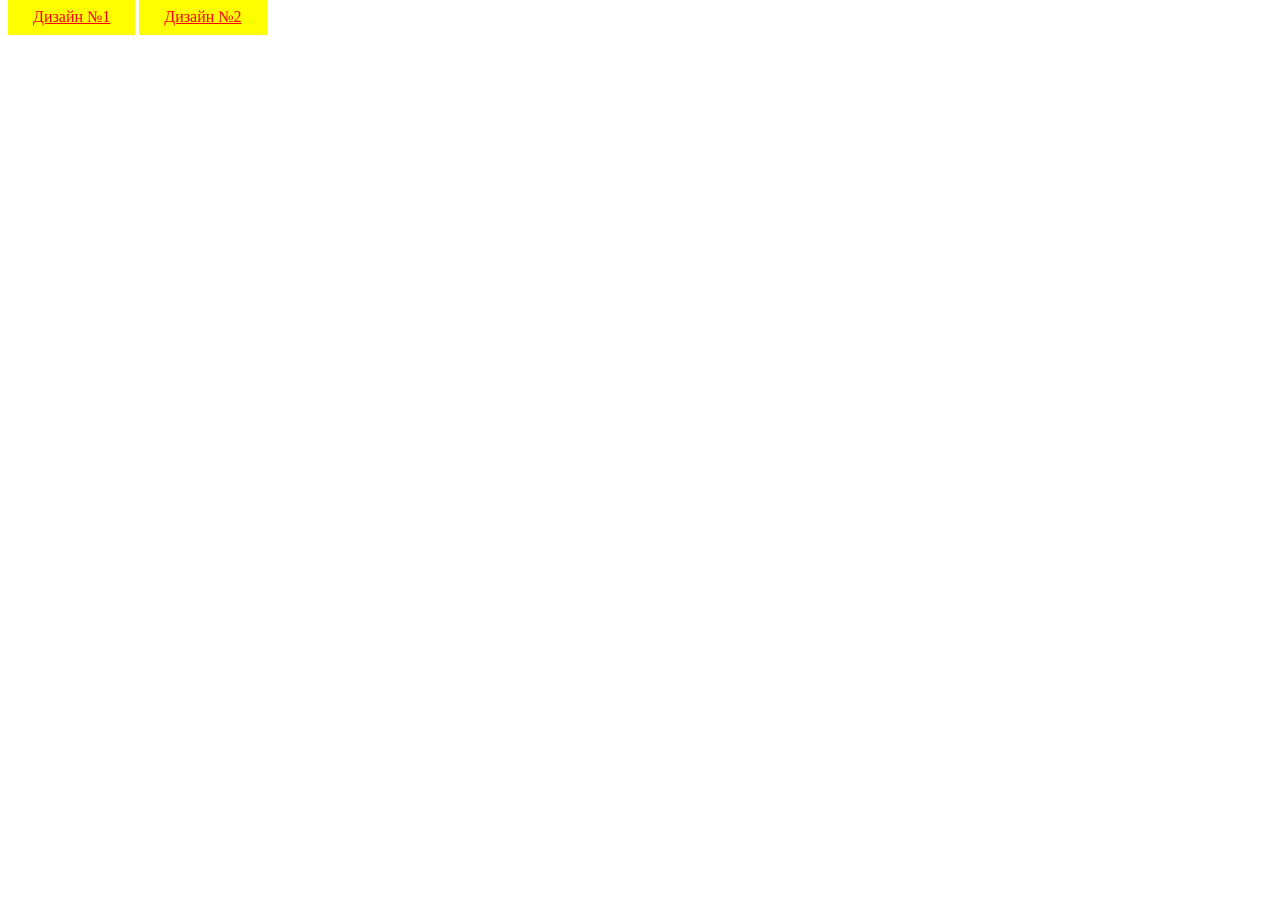
==== commit 1ac6160d: "add 2" ====
--- a/index.html
+++ b/index.html
@@ -1,663 +1,27 @@
 <!DOCTYPE html>
-<html lang="uk">
+<html lang="en">
+
 <head>
-  <meta charset="UTF-8" />
-  <meta name="viewport" content="width=device-width, initial-scale=1.0" />
-  <title>Ремонт квартир під ключ у Чернівцях | Дизайн-проєкт + повний ремонт</title>
-  <meta name="description" content="Комплексний ремонт квартир та будинків під ключ у Чернівцях. Дизайн-проєкт, всі етапи, фіксована ціна. Гарантія 10 років. Безкоштовний кошторис!" />
-  <meta name="keywords" content="ремонт квартир Чернівці, ремонт під ключ Чернівці, дизайн проект квартири Чернівці, оздоблення новобудов Чернівці" />
-  <meta name="robots" content="index, follow" />
-  <link rel="canonical" href="https://remont-chernivtsi.com.ua/" />
-  <meta property="og:title" content="Ремонт під ключ у Чернівцях" />
-  <meta property="og:description" content="Комплексний ремонт квартир та будинків. Фіксована ціна, гарантія 10 років." />
-  <meta property="og:type" content="website" />
-  <meta property="og:url" content="https://remont-chernivtsi.com.ua/" />
-  <script type="application/ld+json">
-  {
-    "@context": "https://schema.org",
-    "@type": "HomeAndConstructionBusiness",
-    "name": "Ремонт Чернівці",
-    "description": "Комплексний ремонт квартир та будинків під ключ у Чернівцях.",
-    "url": "https://remont-chernivtsi.com.ua",
-    "telephone": "+380XXXXXXXXX",
-    "address": {
-      "@type": "PostalAddress",
-      "addressLocality": "Чернівці",
-      "addressRegion": "Чернівецька область",
-      "addressCountry": "UA"
-    },
-    "areaServed": "Чернівці",
-    "priceRange": "$$"
+  <meta charset="UTF-8">
+  <meta name="viewport" content="width=device-width, initial-scale=1.0">
+  <title>Дизайн проєкти</title>
+</head>
+
+<body>
+  <div>
+    <a class="backBtn" href=".//design1.html">Дизайн №1</a>
+    <a class="backBtn" href=".//design2.html">Дизайн №2</a>
+  </div>
+</body>
+
+<style>
+  .backBtn {
+    color: red;
+    background-color: yellow;
+    width: 60px;
+    height: 25px;
+    padding: 10px 25px;
   }
-  </script>
-  <link rel="preconnect" href="https://fonts.googleapis.com">
-  <link rel="preconnect" href="https://fonts.gstatic.com" crossorigin>
-  <link href="https://fonts.googleapis.com/css2?family=Playfair+Display:ital,wght@0,400;0,700;1,400&family=Manrope:wght@300;400;500;600&display=swap" rel="stylesheet">
+</style>
 
-  <style>
-    *, *::before, *::after { box-sizing: border-box; margin: 0; padding: 0; }
-
-    :root {
-      --cream:   #FDFAF5;
-      --dark:    #1E1810;
-      --accent:  #C45C1A;
-      --accent-light: #FEF0E6;
-      --accent-border: #F5C9A8;
-      --beige:   #F5EDE0;
-      --beige2:  #F0E8D8;
-      --beige3:  #E8DCC8;
-      --muted:   #8A7A6A;
-      --border:  #EDE5D5;
-      --charcoal:#2C2416;
-    }
-
-    html { scroll-behavior: smooth; }
-
-    body {
-      font-family: 'Manrope', sans-serif;
-      background: var(--cream);
-      color: var(--dark);
-      overflow-x: hidden;
-    }
-
-    /* ── CONTAINER 1440px ── */
-    .container {
-      max-width: 1440px;
-      margin: 0 auto;
-      padding: 0 48px;
-    }
-
-    /* ── NAV ── */
-    nav {
-      position: sticky; top: 0; z-index: 100;
-      background: rgba(253,250,245,0.95);
-      backdrop-filter: blur(10px);
-      border-bottom: 1px solid var(--border);
-      transition: box-shadow .3s;
-    }
-    nav .container {
-      display: flex; align-items: center; justify-content: space-between;
-      padding-top: 14px; padding-bottom: 14px;
-    }
-    .nav-logo {
-      font-family: 'Playfair Display', serif;
-      font-size: 17px; color: var(--dark);
-    }
-    .nav-logo em { color: var(--accent); font-style: normal; }
-    .nav-links { display: flex; gap: 28px; list-style: none; }
-    .nav-links a { font-size: 12px; color: var(--muted); text-decoration: none; transition: color .2s; }
-    .nav-links a:hover { color: var(--accent); }
-    .nav-cta {
-      background: var(--accent); color: #fff;
-      padding: 9px 22px; border-radius: 24px; border: none;
-      font-family: 'Manrope', sans-serif; font-size: 12px; font-weight: 600;
-      cursor: pointer; transition: opacity .2s;
-    }
-    .nav-cta:hover { opacity: .85; }
-    .burger { display: none; flex-direction: column; gap: 5px; cursor: pointer; background: none; border: none; padding: 4px; }
-    .burger span { width: 22px; height: 2px; background: var(--dark); border-radius: 2px; }
-
-    /* ── HERO ── */
-    #hero {
-      display: grid; grid-template-columns: 1fr 1fr;
-      min-height: calc(100vh - 57px);
-    }
-    .hero-left {
-      padding: 64px 48px;
-      display: flex; flex-direction: column; justify-content: center;
-    }
-    .hero-tag {
-      display: inline-flex; align-items: center; gap: 6px;
-      background: var(--accent-light); border: 1px solid var(--accent-border);
-      color: #A04214; font-size: 10px; font-weight: 600;
-      padding: 5px 12px; border-radius: 4px; margin-bottom: 24px;
-      letter-spacing: .1em; text-transform: uppercase; width: fit-content;
-    }
-    .hero-tag-dot { width: 6px; height: 6px; background: var(--accent); border-radius: 50%; }
-    h1 {
-      font-family: 'Playfair Display', serif;
-      font-size: clamp(2rem, 3.5vw, 3rem);
-      line-height: 1.15; font-weight: 400;
-      color: var(--dark); margin-bottom: 18px;
-    }
-    .hero-sub {
-      font-size: 14px; color: var(--muted);
-      line-height: 1.75; max-width: 380px; margin-bottom: 36px;
-    }
-    .hero-btns { display: flex; gap: 12px; flex-wrap: wrap; }
-    .btn-primary {
-      background: var(--accent); color: #fff;
-      padding: 13px 26px; border-radius: 24px; border: none;
-      font-family: 'Manrope', sans-serif; font-size: 13px; font-weight: 600;
-      cursor: pointer; text-decoration: none; display: inline-block;
-      transition: opacity .2s, transform .2s;
-    }
-    .btn-primary:hover { opacity: .88; transform: translateY(-1px); }
-    .btn-outline {
-      background: transparent; color: var(--dark);
-      padding: 13px 26px; border-radius: 24px;
-      border: 1.5px solid var(--beige3);
-      font-family: 'Manrope', sans-serif; font-size: 13px; font-weight: 600;
-      cursor: pointer; text-decoration: none; display: inline-block;
-      transition: border-color .2s, color .2s;
-    }
-    .btn-outline:hover { border-color: var(--accent); color: var(--accent); }
-    .hero-stats {
-      display: flex; gap: 32px;
-      margin-top: 40px; padding-top: 32px;
-      border-top: 1px solid var(--border);
-    }
-    .stat-n {
-      font-family: 'Playfair Display', serif;
-      font-size: 26px; color: var(--dark);
-    }
-    .stat-l { font-size: 11px; color: #9A8A7A; margin-top: 2px; letter-spacing: .04em; }
-
-    .hero-right {
-      position: relative; overflow: hidden;
-      border-left: 1px solid var(--border);
-    }
-    .hero-right img {
-      width: 100%; height: 100%; object-fit: cover; display: block;
-    }
-    .hero-float-badge {
-      position: absolute; top: 24px; right: 24px;
-      background: rgba(253,250,245,.95); border: 1px solid var(--border);
-      border-radius: 10px; padding: 10px 16px; text-align: center;
-    }
-    .hfb-n { font-family: 'Playfair Display', serif; font-size: 22px; color: var(--accent); }
-    .hfb-l { font-size: 10px; color: #9A8A7A; margin-top: 2px; }
-    .hero-trust-bar {
-      position: absolute; bottom: 0; left: 0; right: 0;
-      background: rgba(30,24,16,.75); padding: 11px 20px;
-      display: flex; gap: 20px; justify-content: center; flex-wrap: wrap;
-    }
-    .trust-item { display: flex; align-items: center; gap: 6px; font-size: 11px; color: #F5EDE0; }
-    .trust-check {
-      width: 15px; height: 15px; background: var(--accent); border-radius: 50%;
-      display: flex; align-items: center; justify-content: center; flex-shrink: 0;
-    }
-
-    /* ── SECTION COMMON ── */
-    section { padding: 72px 48px; max-width: 1440px; margin-left: auto; margin-right: auto; }
-    /* Секції з фоном — повна ширина, padding прибираємо щоб фон тягнувся */
-    .sec-alt, #contact { max-width: none; padding-left: 0; padding-right: 0; }
-    .sec-alt > *, #contact > * { max-width: 1440px; margin-left: auto; margin-right: auto; padding-left: 48px; padding-right: 48px; }
-    .sec-alt > .sec-label, .sec-alt > h2, .sec-alt > .sec-sub,
-    #contact > .sec-label, #contact > h2 { padding-left: 48px; padding-right: 48px; }
-    .sec-alt { background: var(--beige); }
-    .sec-label {
-      font-size: 10px; letter-spacing: .18em; text-transform: uppercase;
-      color: var(--accent); margin-bottom: 10px; font-weight: 600;
-    }
-    h2 {
-      font-family: 'Playfair Display', serif;
-      font-size: clamp(1.6rem, 2.5vw, 2.2rem);
-      font-weight: 400; color: var(--dark);
-      margin-bottom: 32px; line-height: 1.2;
-    }
-    .sec-sub { font-size: 13px; color: var(--muted); line-height: 1.7; margin-bottom: 32px; max-width: 520px; }
-
-    /* ── SERVICES ── */
-    .srv-grid { display: grid; grid-template-columns: 1fr 1fr; gap: 3px; }
-    .srv-card {
-      background: var(--beige2); padding: 32px 28px;
-      border-left: 3px solid transparent;
-      transition: border-color .25s;
-    }
-    .srv-card:hover { border-color: var(--accent); }
-    .srv-num {
-      font-family: 'Playfair Display', serif;
-      font-size: 36px; color: #D4B898; margin-bottom: 16px;
-    }
-    .srv-title { font-size: 14px; font-weight: 600; color: var(--dark); margin-bottom: 8px; }
-    .srv-desc { font-size: 12px; color: var(--muted); line-height: 1.65; }
-
-    /* ── PROCESS ── */
-    .proc-grid {
-      display: grid; grid-template-columns: repeat(5,1fr); gap: 0;
-    }
-    .proc-step {
-      padding: 24px 18px; border-left: 1px solid var(--border);
-      position: relative;
-    }
-    .proc-step:first-child { border-left: none; }
-    .ps-num {
-      font-family: 'Playfair Display', serif;
-      font-size: 28px; color: #DEC8A8; margin-bottom: 10px;
-    }
-    .ps-title { font-size: 12px; font-weight: 600; color: var(--dark); margin-bottom: 5px; }
-    .ps-desc { font-size: 11px; color: #9A8A7A; line-height: 1.55; }
-    .ps-arrow {
-      position: absolute; right: -9px; top: 40px;
-      width: 18px; height: 18px; background: var(--accent); border-radius: 50%;
-      display: flex; align-items: center; justify-content: center;
-      font-size: 9px; color: #fff; z-index: 1;
-    }
-    .proc-step:last-child .ps-arrow { display: none; }
-
-    /* ── PORTFOLIO ── */
-    .port-grid {
-      display: grid;
-      grid-template-columns: 2fr 1fr;
-      grid-template-rows: 220px 220px;
-      gap: 4px;
-    }
-    .port-item {
-      border-radius: 6px; overflow: hidden;
-      position: relative; background: var(--beige3);
-    }
-    .port-item.big { grid-row: 1 / 3; }
-    .port-item img { width: 100%; height: 100%; object-fit: cover; display: block; transition: transform .5s; }
-    .port-item:hover img { transform: scale(1.04); }
-    .port-overlay {
-      position: absolute; bottom: 0; left: 0; right: 0;
-      padding: 14px 16px;
-      background: linear-gradient(transparent, rgba(20,14,8,.82));
-    }
-    .po-tag { font-size: 10px; color: #C8A96E; letter-spacing: .08em; text-transform: uppercase; margin-bottom: 3px; }
-    .po-name { font-size: 13px; color: #fff; font-weight: 600; }
-    .port-more { text-align: center; margin-top: 20px; }
-    .port-more a { font-size: 12px; color: var(--accent); text-decoration: none; border-bottom: 1px solid var(--accent-border); padding-bottom: 1px; }
-
-    /* ── WHY ── */
-    .why-grid { display: grid; grid-template-columns: 1fr 1fr; gap: 48px; align-items: start; }
-    .why-list { display: flex; flex-direction: column; gap: 24px; }
-    .why-item { display: flex; gap: 16px; }
-    .why-icon {
-      width: 44px; height: 44px; min-width: 44px;
-      background: var(--accent-light); border-radius: 6px;
-      display: flex; align-items: center; justify-content: center; font-size: 18px;
-    }
-    .why-text h3 { font-size: 13px; font-weight: 600; color: var(--dark); margin-bottom: 4px; }
-    .why-text p { font-size: 12px; color: var(--muted); line-height: 1.6; }
-    .why-numbers {
-      background: var(--dark); border-radius: 12px; padding: 36px;
-      display: grid; grid-template-columns: 1fr 1fr; gap: 28px;
-    }
-    .wn-n { font-family: 'Playfair Display', serif; font-size: 32px; color: var(--accent); }
-    .wn-l { font-size: 11px; color: #6A5A4A; margin-top: 3px; }
-
-    /* ── REVIEWS ── */
-    .rev-grid { display: grid; grid-template-columns: repeat(3,1fr); gap: 20px; }
-    .rev-card {
-      background: #fff; border-radius: 12px;
-      border: 0.5px solid var(--border);
-      overflow: hidden; display: flex; flex-direction: column;
-    }
-    .rev-photo { height: 180px; overflow: hidden; position: relative; }
-    .rev-photo img { width: 100%; height: 100%; object-fit: cover; display: block; transition: transform .4s; }
-    .rev-card:hover .rev-photo img { transform: scale(1.05); }
-    .rev-photo-tag {
-      position: absolute; bottom: 0; left: 0; right: 0;
-      padding: 10px 14px;
-      background: linear-gradient(transparent, rgba(20,14,8,.78));
-    }
-    .rpt-area { font-size: 10px; color: #C8A96E; letter-spacing: .08em; text-transform: uppercase; }
-    .rpt-size { font-size: 11px; color: #fff; font-weight: 600; margin-top: 2px; }
-    .rev-body { padding: 18px; display: flex; flex-direction: column; flex: 1; }
-    .rev-stars { color: var(--accent); font-size: 12px; letter-spacing: 3px; margin-bottom: 12px; }
-    .rev-text { font-size: 12px; color: #5A4A3A; line-height: 1.65; font-style: italic; flex: 1; margin-bottom: 16px; }
-    .rev-divider { height: 1px; background: var(--border); margin-bottom: 14px; }
-    .rev-author { display: flex; align-items: center; gap: 10px; }
-    .rev-avatar {
-      width: 36px; height: 36px; border-radius: 50%;
-      background: var(--accent-light); color: #A04214;
-      display: flex; align-items: center; justify-content: center;
-      font-size: 12px; font-weight: 600; flex-shrink: 0;
-    }
-    .rev-name { font-size: 12px; font-weight: 600; color: var(--dark); }
-    .rev-obj { font-size: 11px; color: #9A8A7A; margin-top: 2px; }
-    .rev-footer { text-align: center; margin-top: 28px; }
-    .rev-footer a { font-size: 12px; color: var(--accent); text-decoration: none; border-bottom: 1px solid var(--accent-border); }
-
-    /* ── CONTACT ── */
-    #contact { background: var(--dark); }
-    #contact .sec-label { color: var(--accent); }
-    #contact h2 { color: #F5EDE0; }
-    .contact-grid { display: grid; grid-template-columns: 1fr 1fr; gap: 64px; }
-    .form-group { display: flex; flex-direction: column; gap: 6px; margin-bottom: 16px; }
-    .form-group label {
-      font-size: 10px; color: #6A5A4A;
-      letter-spacing: .1em; text-transform: uppercase; font-weight: 600;
-    }
-    input, select, textarea {
-      background: var(--charcoal); border: 1px solid #3A3028;
-      color: #F5EDE0; padding: 12px 16px; border-radius: 6px;
-      font-family: 'Manrope', sans-serif; font-size: 13px;
-      outline: none; transition: border-color .2s;
-    }
-    input:focus, select:focus, textarea:focus { border-color: var(--accent); }
-    textarea { resize: vertical; min-height: 100px; }
-    .btn-submit {
-      width: 100%; background: var(--accent); color: #fff; border: none;
-      padding: 14px; border-radius: 24px;
-      font-family: 'Manrope', sans-serif; font-size: 13px; font-weight: 600;
-      cursor: pointer; transition: opacity .2s; margin-top: 4px;
-    }
-    .btn-submit:hover { opacity: .85; }
-    .contact-info-sub { font-size: 13px; color: #6A5A4A; line-height: 1.7; margin-bottom: 24px; }
-    .clink {
-      display: flex; align-items: center; gap: 12px;
-      padding: 13px 16px; background: var(--charcoal);
-      border-radius: 8px; margin-bottom: 10px; text-decoration: none;
-      transition: background .2s;
-    }
-    .clink:hover { background: #3A3028; }
-    .clink-icon { font-size: 18px; width: 22px; text-align: center; }
-    .clink-text strong { display: block; font-size: 13px; color: #F5EDE0; }
-    .clink-text span { font-size: 11px; color: #6A5A4A; }
-    .success-msg {
-      background: rgba(196,92,26,.15); border: 1px solid var(--accent);
-      color: var(--accent); padding: 14px; border-radius: 6px;
-      font-size: 13px; text-align: center; display: none; margin-top: 12px;
-    }
-
-    /* ── FOOTER ── */
-    footer {
-      background: #141210;
-    }
-    footer .container {
-      display: flex; justify-content: space-between; align-items: center;
-      flex-wrap: wrap; gap: 12px;
-      padding-top: 22px; padding-bottom: 22px;
-    }
-    .footer-logo { font-family: 'Playfair Display', serif; font-size: 15px; color: #F5EDE0; }
-    .footer-logo em { color: var(--accent); font-style: normal; }
-    footer p { font-size: 11px; color: #4A3A2A; }
-
-    /* ── FLOAT TELEGRAM ── */
-    .float-tg {
-      position: fixed; bottom: 28px; right: 28px; z-index: 200;
-      width: 52px; height: 52px; border-radius: 50%;
-      background: var(--accent); color: #fff;
-      display: flex; align-items: center; justify-content: center;
-      font-size: 22px; text-decoration: none;
-      box-shadow: 0 4px 20px rgba(196,92,26,.4);
-      animation: tg-pulse 2.5s infinite;
-      transition: transform .2s;
-    }
-    .float-tg:hover { transform: scale(1.1); }
-    @keyframes tg-pulse {
-      0%,100% { box-shadow: 0 4px 20px rgba(196,92,26,.4); }
-      50% { box-shadow: 0 4px 36px rgba(196,92,26,.7); }
-    }
-
-    /* ── FADE IN ── */
-    .fade { opacity: 0; transform: translateY(24px); transition: opacity .6s ease, transform .6s ease; }
-    .fade.in { opacity: 1; transform: none; }
-
-    /* ── RESPONSIVE ── */
-    @media (max-width: 900px) {
-      .container { padding: 0 24px; }
-      nav .container { padding-top: 14px; padding-bottom: 14px; }
-      .nav-links { display: none; }
-      .nav-links.open {
-        display: flex; flex-direction: column; gap: 16px;
-        position: absolute; top: 57px; left: 0; right: 0;
-        background: var(--cream); padding: 20px 24px;
-        border-bottom: 1px solid var(--border); z-index: 99;
-      }
-      .burger { display: flex; }
-      #hero { grid-template-columns: 1fr; }
-      .hero-right { height: 280px; }
-      .hero-left { padding: 40px 24px; }
-      section { padding: 52px 24px; }
-      .sec-alt > *, #contact > * { padding-left: 24px; padding-right: 24px; }
-      .srv-grid { grid-template-columns: 1fr; }
-      .proc-grid { grid-template-columns: 1fr 1fr; }
-      .why-grid { grid-template-columns: 1fr; }
-      .contact-grid { grid-template-columns: 1fr; }
-      .rev-grid { grid-template-columns: 1fr; }
-      .port-grid { grid-template-columns: 1fr; grid-template-rows: auto; }
-      .port-item.big { grid-row: auto; height: 260px; }
-      .port-item { height: 200px; }
-      footer .container { flex-direction: column; align-items: flex-start; }
-    }
-    @media (max-width: 600px) {
-      .hero-btns { flex-direction: column; }
-      .hero-stats { gap: 20px; flex-wrap: wrap; }
-      .proc-grid { grid-template-columns: 1fr; }
-      .rev-grid { grid-template-columns: 1fr; }
-    }
-  </style>
-</head>
-<body>
-
-<!-- NAV -->
-<nav id="navbar">
-  <div class="container">
-  <div class="nav-logo">Ремонт <em>·</em> Чернівці</div>
-  <ul class="nav-links" id="navLinks">
-    <li><a href="#services">Послуги</a></li>
-    <li><a href="#process">Процес</a></li>
-    <li><a href="#portfolio">Портфоліо</a></li>
-    <li><a href="#reviews">Відгуки</a></li>
-  </ul>
-  <button class="nav-cta" onclick="document.getElementById('contact').scrollIntoView({behavior:'smooth'})">Консультація</button>
-  <button class="burger" id="burger" aria-label="Меню">
-    <span></span><span></span><span></span>
-  </button>
-  </div>
-</nav>
-
-<!-- HERO -->
-<section id="hero">
-  <div class="hero-left">
-    <div class="hero-tag fade"><div class="hero-tag-dot"></div>Чернівці та область</div>
-    <h1 class="fade">Комплексний ремонт<br>квартир та будинків<br>під ключ</h1>
-    <p class="hero-sub fade">Від дизайн-проєкту до фінального прибирання. Беремо об'єкт у новобудові — здаємо готове житло з фіксованою ціною.</p>
-    <div class="hero-btns fade">
-      <button class="btn-primary" onclick="document.getElementById('contact').scrollIntoView({behavior:'smooth'})">Безкоштовний кошторис</button>
-      <a href="#portfolio" class="btn-outline">Наші роботи</a>
-    </div>
-    <div class="hero-stats fade">
-      <div><div class="stat-n">47+</div><div class="stat-l">Об'єктів здано</div></div>
-      <div><div class="stat-n">10 р.</div><div class="stat-l">Гарантія якості</div></div>
-      <div><div class="stat-n">0</div><div class="stat-l">Прихованих доплат</div></div>
-    </div>
-  </div>
-  <div class="hero-right">
-    <img src="https://images.unsplash.com/photo-1586023492125-27b2c045efd7?w=900&q=85" alt="Інтер'єр квартири після ремонту у Чернівцях" />
-    <div class="hero-float-badge">
-      <div class="hfb-n">47+</div>
-      <div class="hfb-l">Об'єктів у Чернівцях</div>
-    </div>
-    <div class="hero-trust-bar">
-      <div class="trust-item">
-        <div class="trust-check"><svg width="8" height="8" viewBox="0 0 8 8" fill="none"><path d="M1 4L3 6L7 2" stroke="white" stroke-width="1.5" stroke-linecap="round"/></svg></div>
-        Фіксована ціна
-      </div>
-      <div class="trust-item">
-        <div class="trust-check"><svg width="8" height="8" viewBox="0 0 8 8" fill="none"><path d="M1 4L3 6L7 2" stroke="white" stroke-width="1.5" stroke-linecap="round"/></svg></div>
-        Гарантія 10 років
-      </div>
-      <div class="trust-item">
-        <div class="trust-check"><svg width="8" height="8" viewBox="0 0 8 8" fill="none"><path d="M1 4L3 6L7 2" stroke="white" stroke-width="1.5" stroke-linecap="round"/></svg></div>
-        Фото-звіт щотижня
-      </div>
-    </div>
-  </div>
-</section>
-
-<!-- SERVICES -->
-<section id="services" class="sec-alt">
-  <div class="sec-label fade">Що ми робимо</div>
-  <h2 class="fade">Повний цикл — від ідеї до ключа</h2>
-  <p class="sec-sub fade">Ви не шукаєте майстрів і не купуєте матеріали — це наша робота.</p>
-  <div class="srv-grid">
-    <div class="srv-card fade"><div class="srv-num">01</div><div class="srv-title">Дизайн-проєкт</div><div class="srv-desc">Планування, 3D-візуалізація, специфікація матеріалів. Бачите результат до початку робіт.</div></div>
-    <div class="srv-card fade"><div class="srv-num">02</div><div class="srv-title">Чорнова обробка</div><div class="srv-desc">Стяжка, штукатурка, перегородки, розводка електрики і водопостачання.</div></div>
-    <div class="srv-card fade"><div class="srv-num">03</div><div class="srv-title">Чистова обробка</div><div class="srv-desc">Плитка, підлога, малярка, двері, сантехніка, освітлення.</div></div>
-    <div class="srv-card fade"><div class="srv-num">04</div><div class="srv-title">Здача об'єкта</div><div class="srv-desc">Прибирання, перевірка, усунення дрібниць. Гарантійний лист на руки.</div></div>
-  </div>
-</section>
-
-<!-- PROCESS -->
-<section id="process">
-  <div class="sec-label fade">Як ми працюємо</div>
-  <h2 class="fade">5 кроків від дзвінка до ключа</h2>
-  <div class="proc-grid">
-    <div class="proc-step fade"><div class="ps-num">01</div><div class="ps-title">Замір</div><div class="ps-desc">Безкоштовний виїзд по Чернівцях</div><div class="ps-arrow">›</div></div>
-    <div class="proc-step fade"><div class="ps-num">02</div><div class="ps-title">Дизайн</div><div class="ps-desc">3D-проєкт і специфікація матеріалів</div><div class="ps-arrow">›</div></div>
-    <div class="proc-step fade"><div class="ps-num">03</div><div class="ps-title">Договір</div><div class="ps-desc">Фіксована ціна і терміни</div><div class="ps-arrow">›</div></div>
-    <div class="proc-step fade"><div class="ps-num">04</div><div class="ps-title">Ремонт</div><div class="ps-desc">Фото-звіт щотижня в Telegram</div><div class="ps-arrow">›</div></div>
-    <div class="proc-step fade"><div class="ps-num">05</div><div class="ps-title">Здача</div><div class="ps-desc">Гарантійний лист на 10 років</div></div>
-  </div>
-</section>
-
-<!-- PORTFOLIO -->
-<section id="portfolio" class="sec-alt">
-  <div class="sec-label fade">Наші роботи</div>
-  <h2 class="fade">Портфоліо</h2>
-  <p class="sec-sub fade">Реальні об'єкти у Чернівцях — квартири у новобудовах під ключ.</p>
-  <div class="port-grid fade">
-    <div class="port-item big">
-      <img src="https://images.unsplash.com/photo-1560448204-e02f11c3d0e2?w=800&q=85" alt="Вітальня після ремонту" />
-      <div class="port-overlay"><div class="po-tag">Вул. Хотинська · 78 м²</div><div class="po-name">Квартира під ключ</div></div>
-    </div>
-    <div class="port-item">
-      <img src="https://images.unsplash.com/photo-1556909114-f6e7ad7d3136?w=500&q=85" alt="Кухня після ремонту" />
-      <div class="port-overlay"><div class="po-tag">54 м²</div><div class="po-name">Скандинавський стиль</div></div>
-    </div>
-    <div class="port-item">
-      <img src="https://images.unsplash.com/photo-1484154218962-a197022b5858?w=500&q=85" alt="Спальня після ремонту" />
-      <div class="port-overlay"><div class="po-tag">Садгора · 62 м²</div><div class="po-name">Мінімалізм</div></div>
-    </div>
-  </div>
-  <div class="port-more fade"><a href="https://instagram.com/YOUR_INSTAGRAM" target="_blank">Більше робіт в Instagram →</a></div>
-</section>
-
-<!-- WHY -->
-<section id="why">
-  <div class="sec-label fade">Чому обирають нас</div>
-  <h2 class="fade">Прозоро від першого дзвінка до ключа</h2>
-  <div class="why-grid">
-    <div class="why-list">
-      <div class="why-item fade"><div class="why-icon">📋</div><div class="why-text"><h3>Ціна фіксується до старту</h3><p>Підписуємо кошторис перед початком. Жодних «так вийшло дорожче» в процесі.</p></div></div>
-      <div class="why-item fade"><div class="why-icon">📸</div><div class="why-text"><h3>Ви бачите кожен етап</h3><p>Щотижневий фото-звіт у Telegram. Можна не приходити — все одно будете в курсі.</p></div></div>
-      <div class="why-item fade"><div class="why-icon">🛡️</div><div class="why-text"><h3>Гарантія 10 років письмово</h3><p>Не на словах. Видаємо гарантійний лист при здачі. Щось не так — усуваємо за свій рахунок.</p></div></div>
-      <div class="why-item fade"><div class="why-icon">🔧</div><div class="why-text"><h3>Своя бригада, не субпідряд</h3><p>Знаємо кожного майстра особисто. Відповідаємо за результат — бо самі його робимо.</p></div></div>
-    </div>
-    <div class="why-numbers fade">
-      <div><div class="wn-n">47+</div><div class="wn-l">Об'єктів здано</div></div>
-      <div><div class="wn-n">5+</div><div class="wn-l">Років досвіду</div></div>
-      <div><div class="wn-n">10</div><div class="wn-l">Років гарантії</div></div>
-      <div><div class="wn-n">98%</div><div class="wn-l">Рекомендують нас</div></div>
-    </div>
-  </div>
-</section>
-
-<!-- REVIEWS -->
-<section id="reviews" class="sec-alt">
-  <div class="sec-label fade">Наші клієнти</div>
-  <h2 class="fade">Люди, які вже заїхали</h2>
-  <div class="rev-grid">
-    <div class="rev-card fade">
-      <div class="rev-photo"><img src="https://images.unsplash.com/photo-1560448204-e02f11c3d0e2?w=500&q=80" alt="Об'єкт Хотинська"/><div class="rev-photo-tag"><div class="rpt-area">Вул. Хотинська</div><div class="rpt-size">78 м² · під ключ</div></div></div>
-      <div class="rev-body"><div class="rev-stars">★★★★★</div><div class="rev-text">«Ціна не змінилась ні на гривню. Через 3 місяці вже заїхали — усе як домовлялись.»</div><div class="rev-divider"></div><div class="rev-author"><div class="rev-avatar">ОМ</div><div><div class="rev-name">Олексій та Марія В.</div><div class="rev-obj">ЖК «Містечко», 2024</div></div></div></div>
-    </div>
-    <div class="rev-card fade">
-      <div class="rev-photo"><img src="https://images.unsplash.com/photo-1484154218962-a197022b5858?w=500&q=80" alt="Об'єкт Садгора"/><div class="rev-photo-tag"><div class="rpt-area">Садгора</div><div class="rpt-size">54 м² · 1-кімнатна</div></div></div>
-      <div class="rev-body"><div class="rev-stars">★★★★★</div><div class="rev-text">«Живу в іншому місті — фото в Telegram дуже виручали. Приїхала на здачу і не впізнала квартиру!»</div><div class="rev-divider"></div><div class="rev-author"><div class="rev-avatar">ЮК</div><div><div class="rev-name">Юлія К.</div><div class="rev-obj">Садгора, 2024</div></div></div></div>
-    </div>
-    <div class="rev-card fade">
-      <div class="rev-photo"><img src="https://images.unsplash.com/photo-1556909114-f6e7ad7d3136?w=500&q=80" alt="Об'єкт центр"/><div class="rev-photo-tag"><div class="rpt-area">Центр Чернівців</div><div class="rpt-size">90 м² · 3-кімнатна</div></div></div>
-      <div class="rev-body"><div class="rev-stars">★★★★★</div><div class="rev-text">«Звертались вже вдруге. Чесні ціни, не затягують терміни. Рекомендую всім знайомим.»</div><div class="rev-divider"></div><div class="rev-author"><div class="rev-avatar">АТ</div><div><div class="rev-name">Андрій Т.</div><div class="rev-obj">Пр. Незалежності, 2025</div></div></div></div>
-    </div>
-  </div>
-  <div class="rev-footer fade"><a href="#">Більше відгуків в Google →</a></div>
-</section>
-
-<!-- CONTACT -->
-<section id="contact">
-  <div class="sec-label fade">Контакти</div>
-  <h2 class="fade">Обговоримо ваш проєкт</h2>
-  <div class="contact-grid">
-    <div class="fade">
-      <div class="form-group"><label>Ваше ім'я</label><input type="text" id="f-name" placeholder="Наприклад, Олена" /></div>
-      <div class="form-group"><label>Телефон</label><input type="tel" id="f-phone" placeholder="+380 XX XXX XX XX" /></div>
-      <div class="form-group"><label>Тип об'єкта</label>
-        <select id="f-type">
-          <option value="">Оберіть...</option>
-          <option>Квартира у новобудові</option>
-          <option>Вторинне житло</option>
-          <option>Будинок / котедж</option>
-          <option>Комерційне приміщення</option>
-        </select>
-      </div>
-      <div class="form-group"><label>Коментар</label><textarea id="f-comment" placeholder="Площа, побажання, терміни..."></textarea></div>
-      <button class="btn-submit" onclick="submitForm()">Надіслати заявку →</button>
-      <div class="success-msg" id="successMsg">✓ Дякуємо! Ми зв'яжемось з вами найближчим часом.</div>
-    </div>
-    <div class="fade">
-      <p class="contact-info-sub">Залиште номер — решту беремо на себе. Виїзд на замір безкоштовно по всіх Чернівцях.</p>
-      <a class="clink" href="tel:+380XXXXXXXXX"><span class="clink-icon">📞</span><div class="clink-text"><strong>+380 XX XXX XX XX</strong><span>Пн–Сб, 8:00–20:00</span></div></a>
-      <a class="clink" href="https://t.me/YOUR_TELEGRAM" target="_blank"><span class="clink-icon">✈️</span><div class="clink-text"><strong>Telegram</strong><span>Відповідаємо швидко</span></div></a>
-      <a class="clink" href="https://instagram.com/YOUR_INSTAGRAM" target="_blank"><span class="clink-icon">📸</span><div class="clink-text"><strong>Instagram</strong><span>Більше фото робіт</span></div></a>
-      <a class="clink" href="#"><span class="clink-icon">📍</span><div class="clink-text"><strong>Чернівці</strong><span>Виїжджаємо по всьому місту</span></div></a>
-    </div>
-  </div>
-</section>
-
-<!-- FOOTER -->
-<footer>
-  <div class="container">
-  <div class="footer-logo">Ремонт <em>·</em> Чернівці</div>
-  <p>© 2025 Всі права захищені</p>
-  <p>Ремонт квартир · Дизайн-проєкт · Новобудови</p>
-  </div>
-</footer>
-
-<!-- FLOAT TELEGRAM -->
-<a href="https://t.me/YOUR_TELEGRAM" target="_blank" class="float-tg" title="Написати в Telegram">✈️</a>
-
-<script>
-  const burger = document.getElementById('burger');
-  const navLinks = document.getElementById('navLinks');
-  burger.addEventListener('click', () => navLinks.classList.toggle('open'));
-  navLinks.querySelectorAll('a').forEach(a => a.addEventListener('click', () => navLinks.classList.remove('open')));
-
-  const observer = new IntersectionObserver((entries) => {
-    entries.forEach((e, i) => {
-      if (e.isIntersecting) setTimeout(() => e.target.classList.add('in'), i * 60);
-    });
-  }, { threshold: 0.1 });
-  document.querySelectorAll('.fade').forEach(el => observer.observe(el));
-
-  window.addEventListener('scroll', () => {
-    document.getElementById('navbar').style.boxShadow =
-      window.scrollY > 40 ? '0 2px 16px rgba(30,24,16,.08)' : 'none';
-  });
-
-  async function submitForm() {
-    const name = document.getElementById('f-name').value.trim();
-    const phone = document.getElementById('f-phone').value.trim();
-    const type = document.getElementById('f-type').value;
-    const comment = document.getElementById('f-comment').value.trim();
-    if (!name || !phone) { alert("Будь ласка, вкажіть ім'я та телефон."); return; }
-    const btn = document.querySelector('.btn-submit');
-    btn.disabled = true; btn.textContent = 'Надсилаємо...';
-    try {
-      const res = await fetch('/api/contact', {
-        method: 'POST',
-        headers: { 'Content-Type': 'application/json' },
-        body: JSON.stringify({ name, phone, type, comment })
-      });
-      if (res.ok) {
-        document.getElementById('successMsg').style.display = 'block';
-        document.getElementById('f-name').value = '';
-        document.getElementById('f-phone').value = '';
-        document.getElementById('f-type').value = '';
-        document.getElementById('f-comment').value = '';
-        btn.textContent = '✓ Надіслано';
-      } else { throw new Error(); }
-    } catch {
-      alert('Помилка. Зателефонуйте нам напряму.');
-      btn.disabled = false;
-      btn.textContent = 'Надіслати заявку →';
-    }
-  }
-</script>
-</body>
-</html>
+</html>
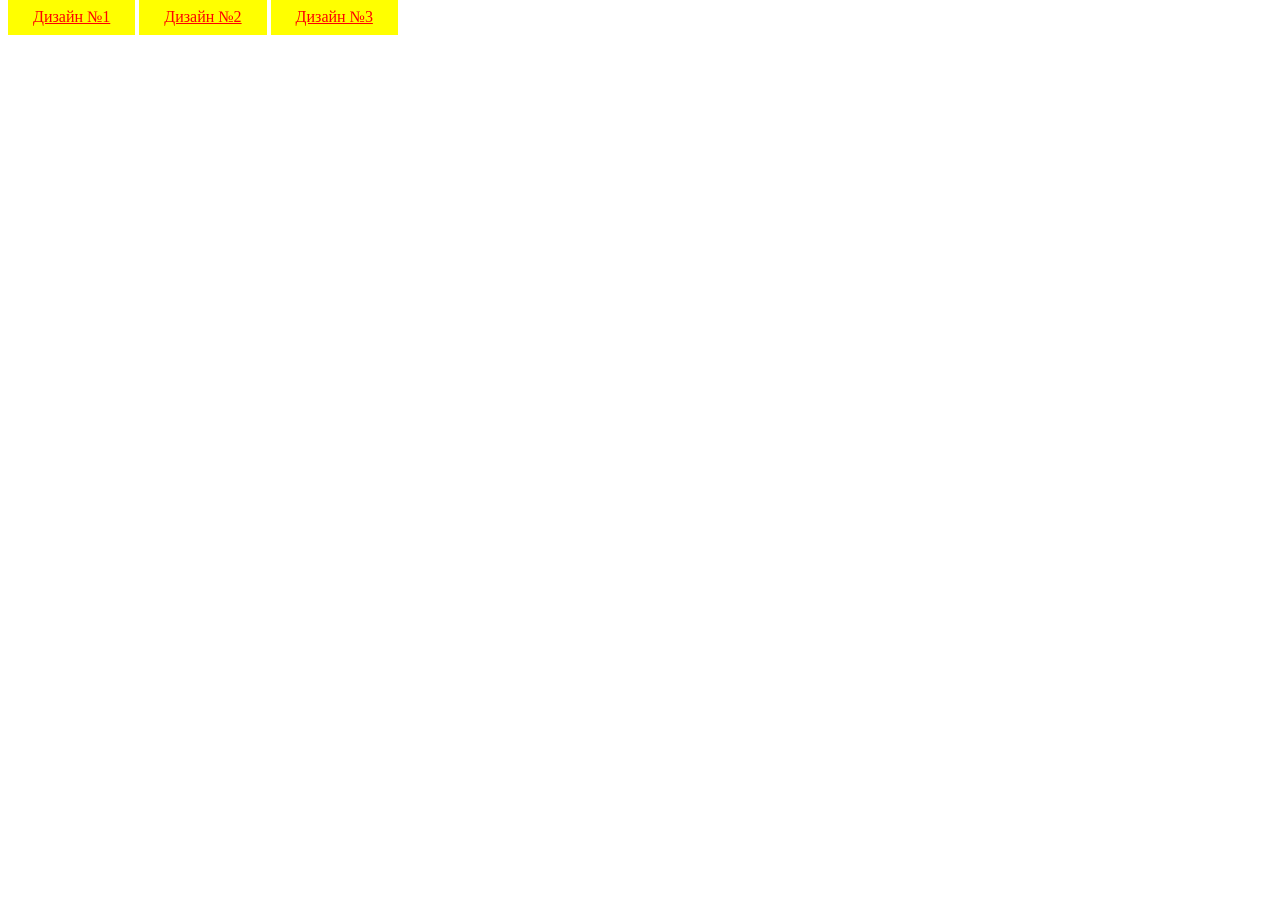
==== commit bb7798f8: "add 3 variante" ====
--- a/index.html
+++ b/index.html
@@ -11,6 +11,7 @@
   <div>
     <a class="backBtn" href=".//design1.html">Дизайн №1</a>
     <a class="backBtn" href=".//design2.html">Дизайн №2</a>
+    <a class="backBtn" href="./tdmbud_website.html">Дизайн №3</a>
   </div>
 </body>
 
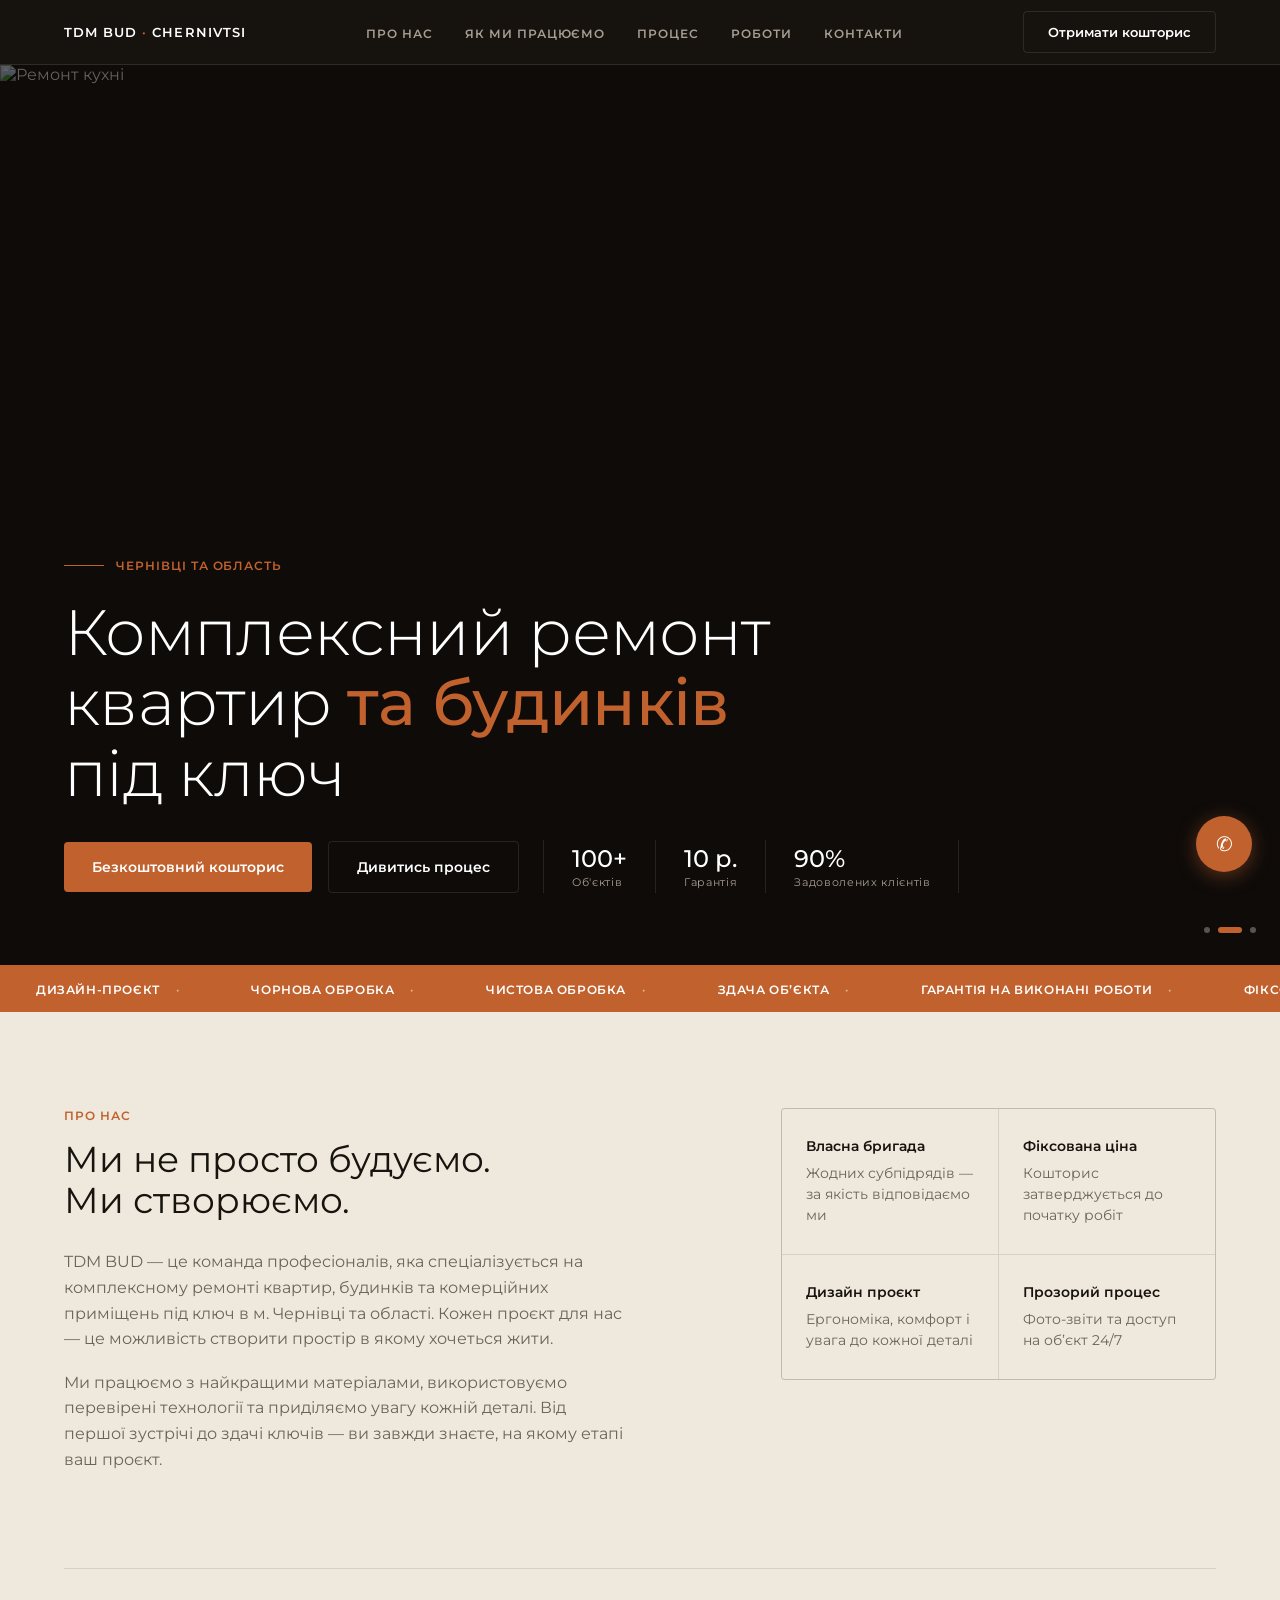
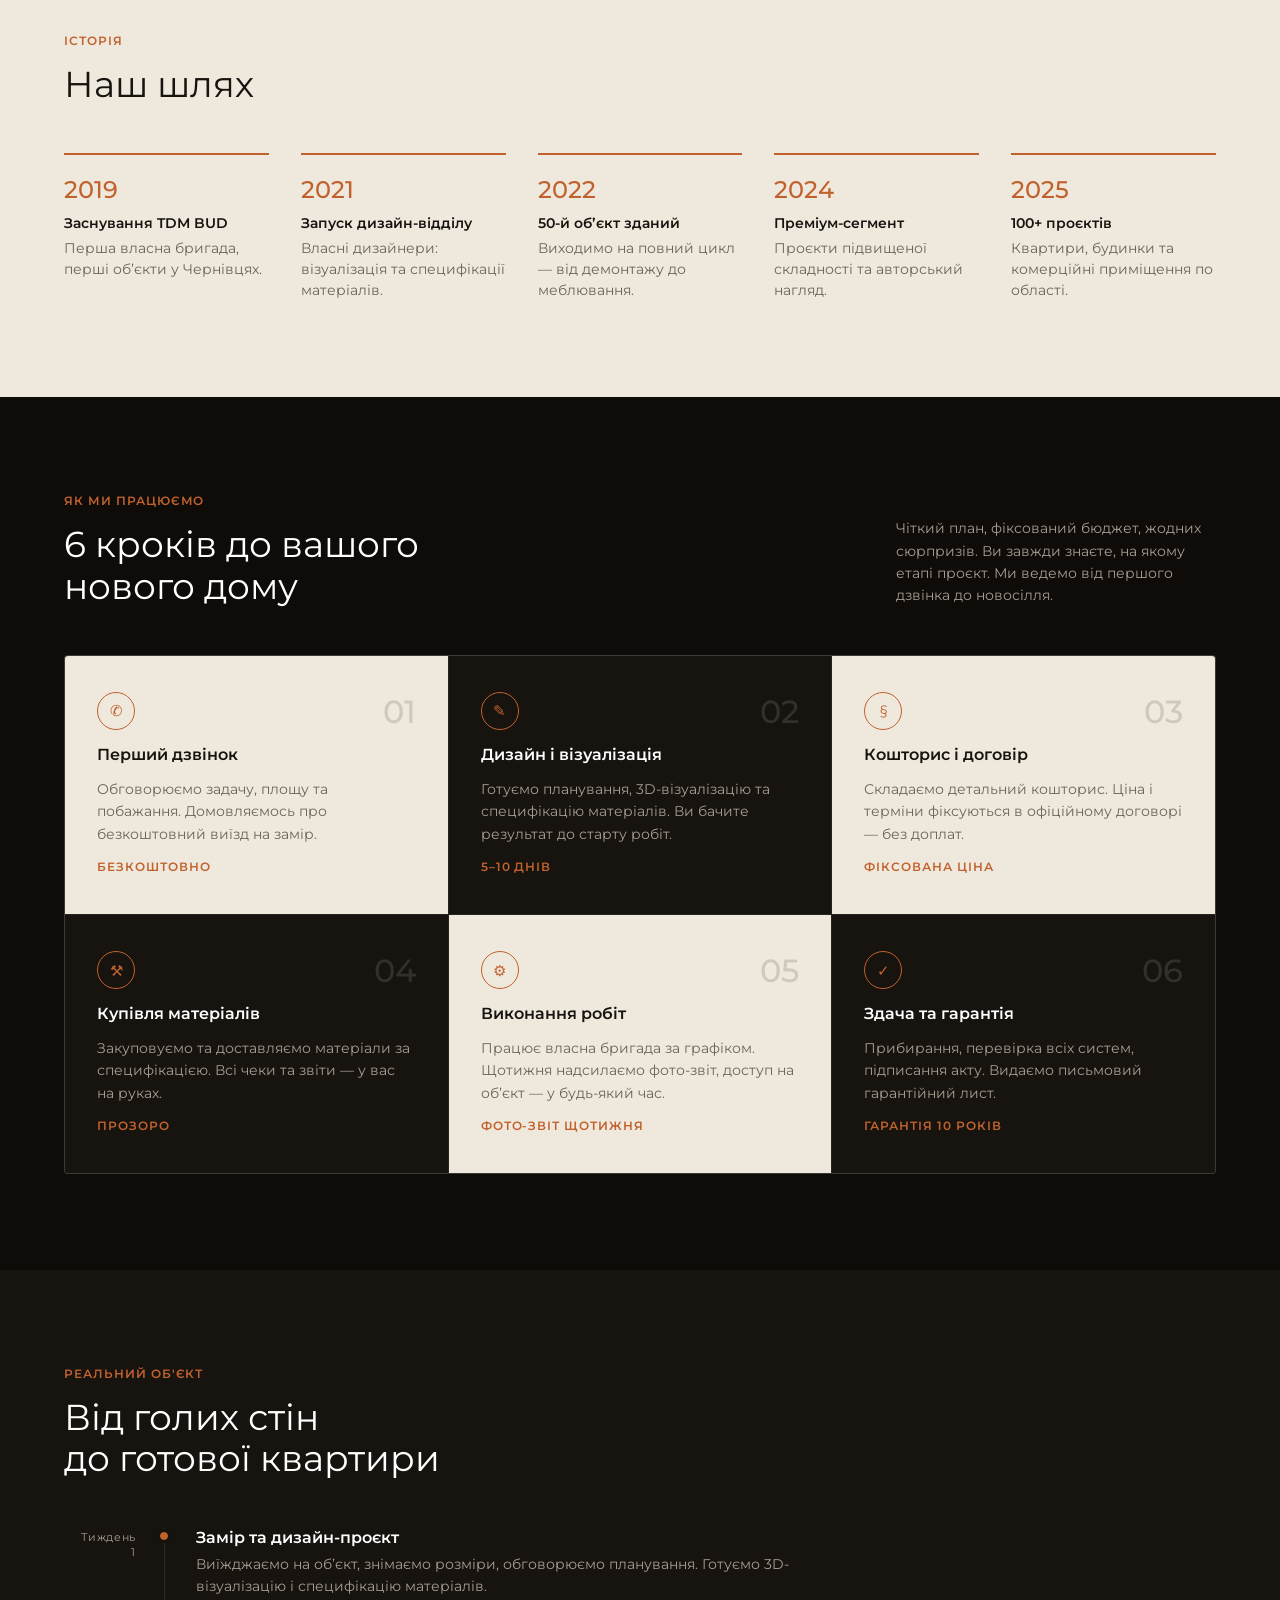
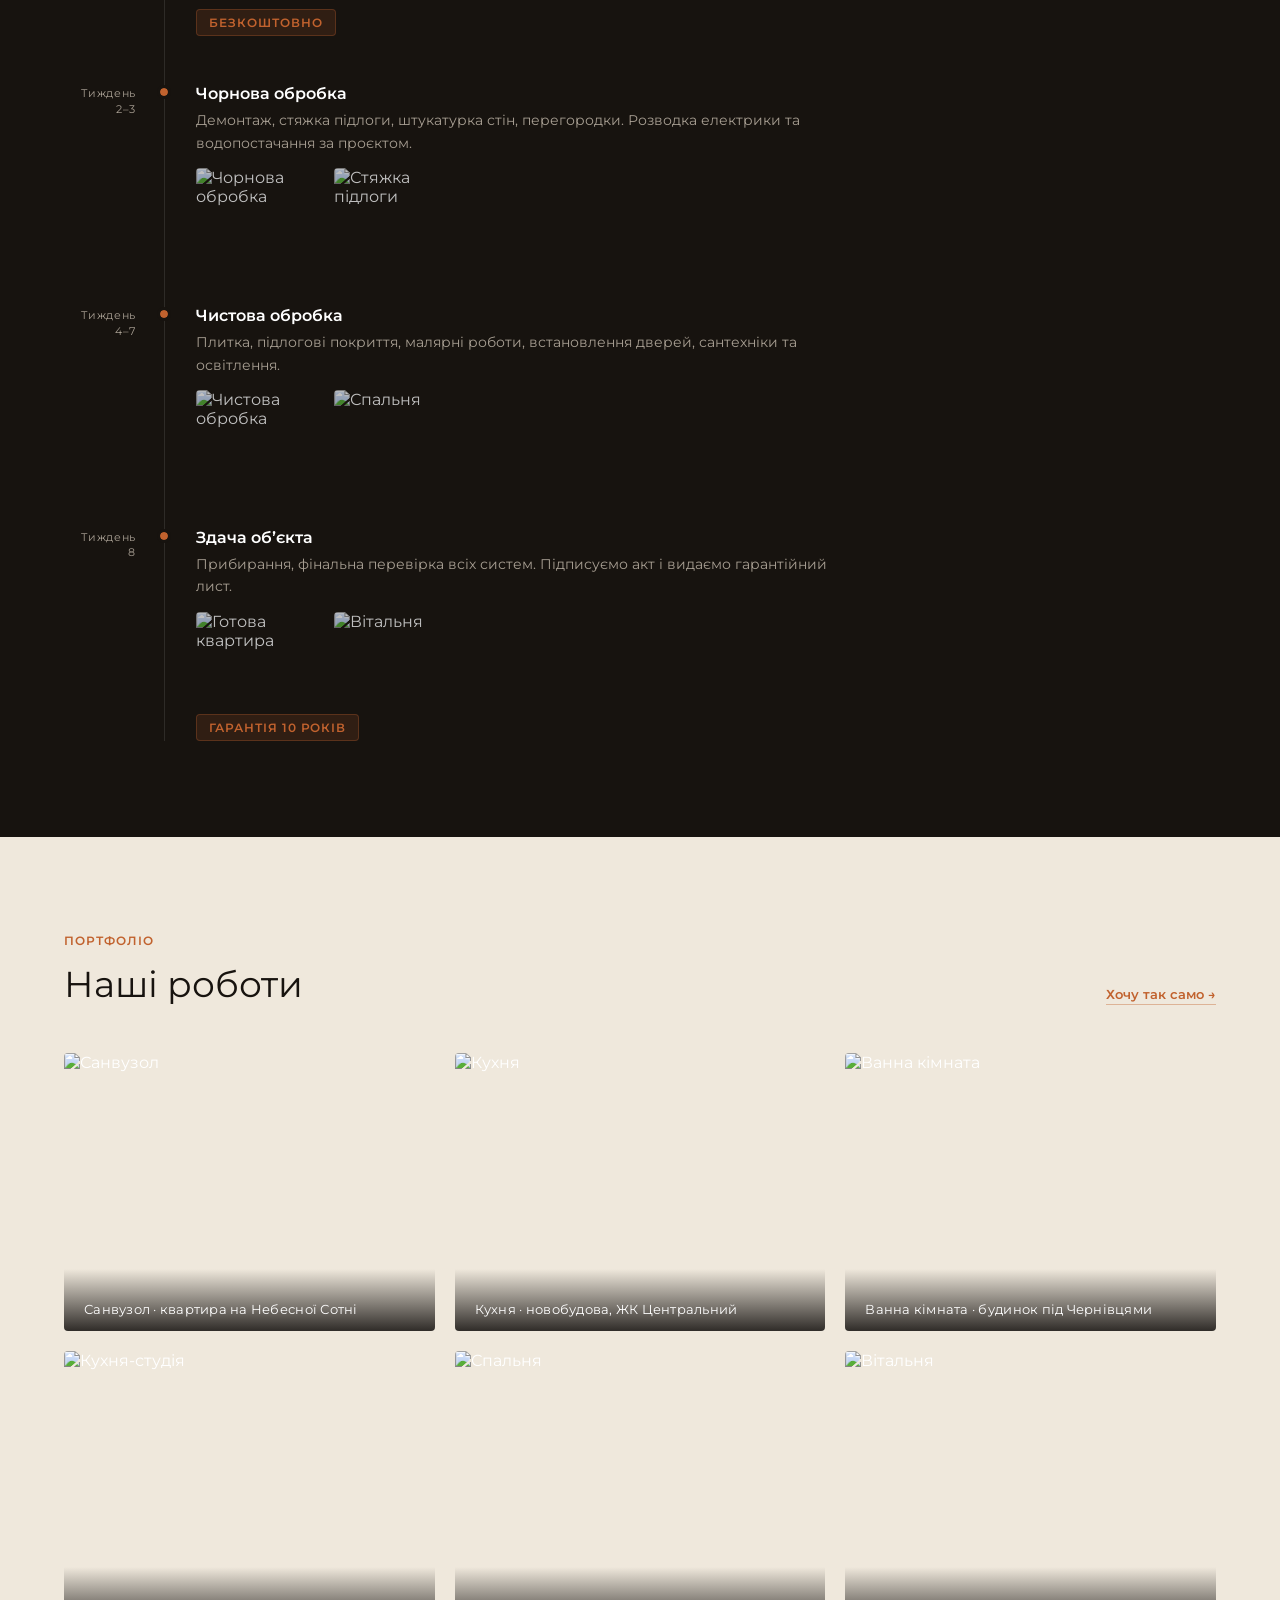
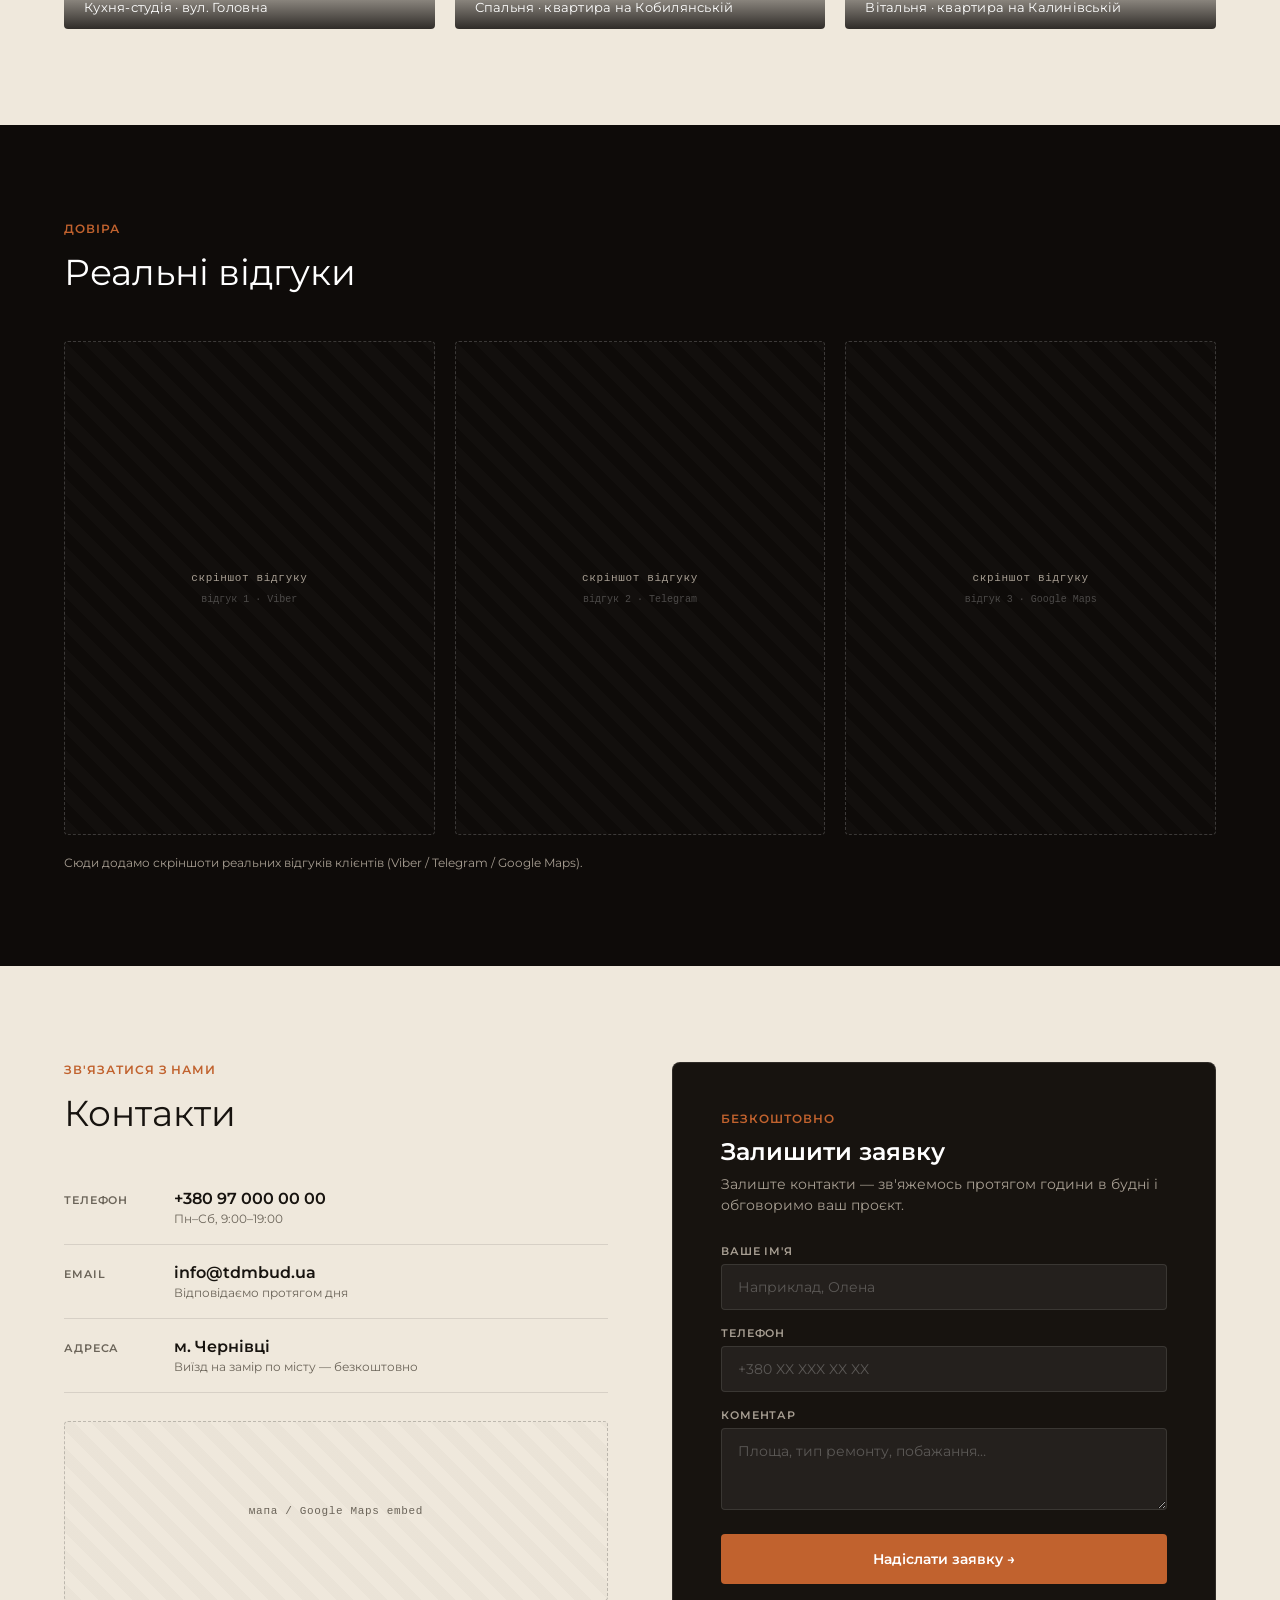
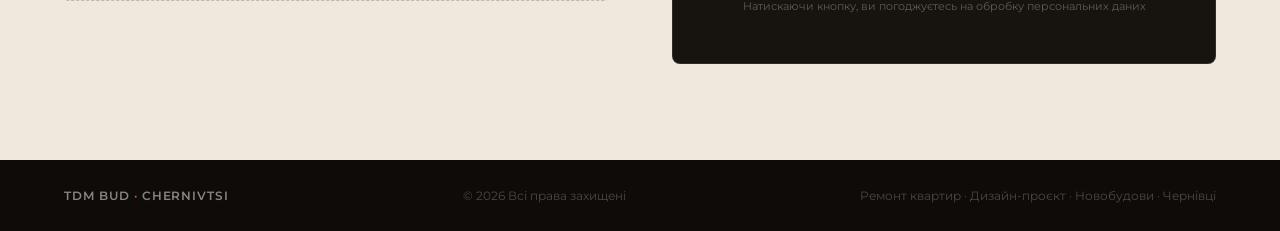
==== commit afd7a4b2: "v2" ====
--- a/index.html
+++ b/index.html
@@ -1,28 +1,420 @@
 <!DOCTYPE html>
-<html lang="en">
-
+<html lang="uk">
 <head>
   <meta charset="UTF-8">
   <meta name="viewport" content="width=device-width, initial-scale=1.0">
-  <title>Дизайн проєкти</title>
+  <title>TDM BUD — Ремонт квартир під ключ у Чернівцях</title>
+  <meta name="description" content="TDM BUD — комплексний ремонт квартир, будинків та комерційних приміщень під ключ у Чернівцях. Гарантія 10 років. Фіксована ціна. Безкоштовний кошторис!">
+  <meta name="robots" content="index, follow">
+  <link rel="preconnect" href="https://fonts.googleapis.com">
+  <link rel="preconnect" href="https://fonts.gstatic.com" crossorigin>
+  <link href="https://fonts.googleapis.com/css2?family=Montserrat:wght@300;400;500;600;700&display=swap" rel="stylesheet">
+  <link rel="stylesheet" href="styles.css">
 </head>
-
 <body>
-  <div>
-    <a class="backBtn" href=".//design1.html">Дизайн №1</a>
-    <a class="backBtn" href=".//design2.html">Дизайн №2</a>
-    <a class="backBtn" href="./tdmbud_website.html">Дизайн №3</a>
+
+  <!-- NAV -->
+  <nav id="navbar">
+    <div class="nav-inner">
+      <div class="nav-logo">TDM BUD <em>·</em> CHERNIVTSI</div>
+      <ul class="nav-links" id="navLinks">
+        <li><a href="#about">Про нас</a></li>
+        <li><a href="#steps">Як ми працюємо</a></li>
+        <li><a href="#process">Процес</a></li>
+        <li><a href="#works">Роботи</a></li>
+        <li><a href="#contacts">Контакти</a></li>
+      </ul>
+      <button class="nav-cta" onclick="openModal()">Отримати кошторис</button>
+      <button class="burger" id="burger" aria-label="Меню"><span></span><span></span><span></span></button>
+    </div>
+  </nav>
+
+  <!-- HERO -->
+  <section id="hero">
+    <div class="hero-slide">
+      <img src="https://images.unsplash.com/photo-1600585154340-be6161a56a0c?w=1600&q=85" alt="Ремонт вітальні">
+    </div>
+    <div class="hero-slide active">
+      <img src="https://images.unsplash.com/photo-1560448204-e02f11c3d0e2?w=1600&q=85" alt="Ремонт кухні">
+    </div>
+    <div class="hero-slide">
+      <img src="https://images.unsplash.com/photo-1484154218962-a197022b5858?w=1600&q=85" alt="Ремонт спальні">
+    </div>
+
+    <div class="hero-content">
+      <div class="hero-eyebrow">Чернівці та область</div>
+      <h1>Комплексний ремонт<br>квартир <strong>та будинків</strong><br>під ключ</h1>
+      <div class="hero-actions">
+        <button class="btn-accent" onclick="openModal()">Безкоштовний кошторис</button>
+        <a class="btn-ghost" href="#process">Дивитись процес</a>
+        <div class="hero-stats">
+          <div class="hs"><div class="hs-n">100+</div><div class="hs-l">Об'єктів</div></div>
+          <div class="hs"><div class="hs-n">10 р.</div><div class="hs-l">Гарантія</div></div>
+          <div class="hs"><div class="hs-n">90%</div><div class="hs-l">Задоволених клієнтів</div></div>
+        </div>
+      </div>
+    </div>
+
+    <div class="hero-dots">
+      <div class="hero-dot" onclick="goSlide(0)"></div>
+      <div class="hero-dot active" onclick="goSlide(1)"></div>
+      <div class="hero-dot" onclick="goSlide(2)"></div>
+    </div>
+  </section>
+
+  <!-- TICKER -->
+  <div class="ticker">
+    <div class="ticker-track">
+      <span class="tick-item">Дизайн-проєкт</span>
+      <span class="tick-item">Чорнова обробка</span>
+      <span class="tick-item">Чистова обробка</span>
+      <span class="tick-item">Здача обʼєкта</span>
+      <span class="tick-item">Гарантія на виконані роботи</span>
+      <span class="tick-item">Фіксована ціна</span>
+      <span class="tick-item">Фото-звіт щотижня</span>
+      <span class="tick-item">Власна бригада</span>
+      <span class="tick-item">Дизайн-проєкт</span>
+      <span class="tick-item">Чорнова обробка</span>
+      <span class="tick-item">Чистова обробка</span>
+      <span class="tick-item">Здача обʼєкта</span>
+      <span class="tick-item">Гарантія на виконані роботи</span>
+      <span class="tick-item">Фіксована ціна</span>
+      <span class="tick-item">Фото-звіт щотижня</span>
+      <span class="tick-item">Власна бригада</span>
+    </div>
   </div>
+
+  <!-- ABOUT -->
+  <section id="about" class="sec-light">
+    <div class="container">
+      <div class="about-grid">
+        <div>
+          <div class="sec-label">Про нас</div>
+          <h2>Ми не просто будуємо.<br>Ми створюємо.</h2>
+          <p>TDM BUD — це команда професіоналів, яка спеціалізується на комплексному ремонті квартир, будинків та комерційних приміщень під ключ в м. Чернівці та області. Кожен проєкт для нас — це можливість створити простір в якому хочеться жити.</p>
+          <p>Ми працюємо з найкращими матеріалами, використовуємо перевірені технології та приділяємо увагу кожній деталі. Від першої зустрічі до здачі ключів — ви завжди знаєте, на якому етапі ваш проєкт.</p>
+        </div>
+        <div class="about-cards">
+          <div class="about-card"><h3>Власна бригада</h3><p>Жодних субпідрядів — за якість відповідаємо ми</p></div>
+          <div class="about-card"><h3>Фіксована ціна</h3><p>Кошторис затверджується до початку робіт</p></div>
+          <div class="about-card"><h3>Дизайн проєкт</h3><p>Ергономіка, комфорт і увага до кожної деталі</p></div>
+          <div class="about-card"><h3>Прозорий процес</h3><p>Фото-звіти та доступ на обʼєкт 24/7</p></div>
+        </div>
+      </div>
+
+      <div class="milestones-wrap">
+        <div class="sec-label">Історія</div>
+        <h2>Наш шлях</h2>
+        <div class="milestones">
+          <div class="ms"><div class="ms-year">2019</div><div class="ms-title">Заснування TDM BUD</div><div class="ms-desc">Перша власна бригада, перші обʼєкти у Чернівцях.</div></div>
+          <div class="ms"><div class="ms-year">2021</div><div class="ms-title">Запуск дизайн-відділу</div><div class="ms-desc">Власні дизайнери: візуалізація та специфікації матеріалів.</div></div>
+          <div class="ms"><div class="ms-year">2022</div><div class="ms-title">50-й обʼєкт зданий</div><div class="ms-desc">Виходимо на повний цикл — від демонтажу до меблювання.</div></div>
+          <div class="ms"><div class="ms-year">2024</div><div class="ms-title">Преміум-сегмент</div><div class="ms-desc">Проєкти підвищеної складності та авторський нагляд.</div></div>
+          <div class="ms"><div class="ms-year">2025</div><div class="ms-title">100+ проєктів</div><div class="ms-desc">Квартири, будинки та комерційні приміщення по області.</div></div>
+        </div>
+      </div>
+    </div>
+  </section>
+
+  <!-- STEPS -->
+  <section id="steps" class="sec-deep">
+    <div class="container">
+      <div class="steps-head">
+        <div>
+          <div class="sec-label">Як ми працюємо</div>
+          <h2>6 кроків до вашого<br>нового дому</h2>
+        </div>
+        <p>Чіткий план, фіксований бюджет, жодних сюрпризів. Ви завжди знаєте, на якому етапі проєкт. Ми ведемо від першого дзвінка до новосілля.</p>
+      </div>
+      <div class="steps-grid">
+        <div class="step light">
+          <div class="step-top"><div class="step-icon">✆</div><div class="step-num">01</div></div>
+          <div class="step-title">Перший дзвінок</div>
+          <div class="step-desc">Обговорюємо задачу, площу та побажання. Домовляємось про безкоштовний виїзд на замір.</div>
+          <div class="step-note">Безкоштовно</div>
+        </div>
+        <div class="step dark">
+          <div class="step-top"><div class="step-icon">✎</div><div class="step-num">02</div></div>
+          <div class="step-title">Дизайн і візуалізація</div>
+          <div class="step-desc">Готуємо планування, 3D-візуалізацію та специфікацію матеріалів. Ви бачите результат до старту робіт.</div>
+          <div class="step-note">5–10 днів</div>
+        </div>
+        <div class="step light">
+          <div class="step-top"><div class="step-icon">§</div><div class="step-num">03</div></div>
+          <div class="step-title">Кошторис і договір</div>
+          <div class="step-desc">Складаємо детальний кошторис. Ціна і терміни фіксуються в офіційному договорі — без доплат.</div>
+          <div class="step-note">Фіксована ціна</div>
+        </div>
+        <div class="step dark">
+          <div class="step-top"><div class="step-icon">⚒</div><div class="step-num">04</div></div>
+          <div class="step-title">Купівля матеріалів</div>
+          <div class="step-desc">Закуповуємо та доставляємо матеріали за специфікацією. Всі чеки та звіти — у вас на руках.</div>
+          <div class="step-note">Прозоро</div>
+        </div>
+        <div class="step light">
+          <div class="step-top"><div class="step-icon">⚙</div><div class="step-num">05</div></div>
+          <div class="step-title">Виконання робіт</div>
+          <div class="step-desc">Працює власна бригада за графіком. Щотижня надсилаємо фото-звіт, доступ на обʼєкт — у будь-який час.</div>
+          <div class="step-note">Фото-звіт щотижня</div>
+        </div>
+        <div class="step dark">
+          <div class="step-top"><div class="step-icon">✓</div><div class="step-num">06</div></div>
+          <div class="step-title">Здача та гарантія</div>
+          <div class="step-desc">Прибирання, перевірка всіх систем, підписання акту. Видаємо письмовий гарантійний лист.</div>
+          <div class="step-note">Гарантія 10 років</div>
+        </div>
+      </div>
+    </div>
+  </section>
+
+  <!-- PROCESS / TIMELINE -->
+  <section id="process" class="sec-dark">
+    <div class="container">
+      <div class="sec-label">Реальний об'єкт</div>
+      <h2>Від голих стін<br>до готової квартири</h2>
+      <div class="tl">
+        <div class="tl-item">
+          <div class="tl-week">Тиждень<br>1</div>
+          <div class="tl-dot"></div>
+          <div class="tl-body">
+            <div class="tl-title">Замір та дизайн-проєкт</div>
+            <div class="tl-desc">Виїжджаємо на обʼєкт, знімаємо розміри, обговорюємо планування. Готуємо 3D-візуалізацію і специфікацію матеріалів.</div>
+            <div class="tl-badge">Безкоштовно</div>
+          </div>
+        </div>
+        <div class="tl-item">
+          <div class="tl-week">Тиждень<br>2–3</div>
+          <div class="tl-dot"></div>
+          <div class="tl-body">
+            <div class="tl-title">Чорнова обробка</div>
+            <div class="tl-desc">Демонтаж, стяжка підлоги, штукатурка стін, перегородки. Розводка електрики та водопостачання за проєктом.</div>
+            <div class="tl-photos">
+              <div class="tl-photo"><img src="https://images.unsplash.com/photo-1504307651254-35680f356dfd?w=260&q=75" alt="Чорнова обробка"></div>
+              <div class="tl-photo"><img src="https://images.unsplash.com/photo-1581094794329-c8112a89af12?w=260&q=75" alt="Стяжка підлоги"></div>
+            </div>
+          </div>
+        </div>
+        <div class="tl-item">
+          <div class="tl-week">Тиждень<br>4–7</div>
+          <div class="tl-dot"></div>
+          <div class="tl-body">
+            <div class="tl-title">Чистова обробка</div>
+            <div class="tl-desc">Плитка, підлогові покриття, малярні роботи, встановлення дверей, сантехніки та освітлення.</div>
+            <div class="tl-photos">
+              <div class="tl-photo"><img src="https://images.unsplash.com/photo-1556909114-f6e7ad7d3136?w=260&q=75" alt="Чистова обробка"></div>
+              <div class="tl-photo"><img src="https://images.unsplash.com/photo-1484154218962-a197022b5858?w=260&q=75" alt="Спальня"></div>
+            </div>
+          </div>
+        </div>
+        <div class="tl-item">
+          <div class="tl-week">Тиждень<br>8</div>
+          <div class="tl-dot"></div>
+          <div class="tl-body">
+            <div class="tl-title">Здача обʼєкта</div>
+            <div class="tl-desc">Прибирання, фінальна перевірка всіх систем. Підписуємо акт і видаємо гарантійний лист.</div>
+            <div class="tl-photos">
+              <div class="tl-photo"><img src="https://images.unsplash.com/photo-1560448204-e02f11c3d0e2?w=260&q=75" alt="Готова квартира"></div>
+              <div class="tl-photo"><img src="https://images.unsplash.com/photo-1586023492125-27b2c045efd7?w=260&q=75" alt="Вітальня"></div>
+            </div>
+            <div class="tl-badge">Гарантія 10 років</div>
+          </div>
+        </div>
+      </div>
+    </div>
+  </section>
+
+  <!-- WORKS -->
+  <section id="works" class="sec-light">
+    <div class="container">
+      <div class="works-head">
+        <div>
+          <div class="sec-label">Портфоліо</div>
+          <h2>Наші роботи</h2>
+        </div>
+        <a class="works-link" onclick="openModal()">Хочу так само →</a>
+      </div>
+      <div class="works-grid">
+        <div class="work"><img src="https://images.unsplash.com/photo-1552321554-5fefe8c9ef14?w=800&q=80" alt="Санвузол"><div class="work-label">Санвузол · квартира на Небесної Сотні</div></div>
+        <div class="work"><img src="https://images.unsplash.com/photo-1556911220-bff31c812dba?w=800&q=80" alt="Кухня"><div class="work-label">Кухня · новобудова, ЖК Центральний</div></div>
+        <div class="work"><img src="https://images.unsplash.com/photo-1595526114035-0d45ed16cfbf?w=800&q=80" alt="Ванна кімната"><div class="work-label">Ванна кімната · будинок під Чернівцями</div></div>
+        <div class="work"><img src="https://images.unsplash.com/photo-1556909212-d5b604d0c90d?w=800&q=80" alt="Кухня-студія"><div class="work-label">Кухня-студія · вул. Головна</div></div>
+        <div class="work"><img src="https://images.unsplash.com/photo-1616594039964-ae9021a400a0?w=800&q=80" alt="Спальня"><div class="work-label">Спальня · квартира на Кобилянській</div></div>
+        <div class="work"><img src="https://images.unsplash.com/photo-1586023492125-27b2c045efd7?w=800&q=80" alt="Вітальня"><div class="work-label">Вітальня · квартира на Калинівській</div></div>
+      </div>
+    </div>
+  </section>
+
+  <!-- REVIEWS -->
+  <section id="reviews" class="sec-deep">
+    <div class="container">
+      <div class="sec-label">Довіра</div>
+      <h2>Реальні відгуки</h2>
+      <div class="reviews-grid">
+        <div class="review-slot"><div class="rs-1">скріншот відгуку</div><div class="rs-2">відгук 1 · Viber</div></div>
+        <div class="review-slot"><div class="rs-1">скріншот відгуку</div><div class="rs-2">відгук 2 · Telegram</div></div>
+        <div class="review-slot"><div class="rs-1">скріншот відгуку</div><div class="rs-2">відгук 3 · Google Maps</div></div>
+      </div>
+      <p class="reviews-note">Сюди додамо скріншоти реальних відгуків клієнтів (Viber / Telegram / Google Maps).</p>
+    </div>
+  </section>
+
+  <!-- CONTACTS -->
+  <section id="contacts" class="sec-light">
+    <div class="container contacts-grid">
+      <div>
+        <div class="sec-label">Зв'язатися з нами</div>
+        <h2>Контакти</h2>
+        <div class="contact-row">
+          <div class="contact-key">Телефон</div>
+          <div class="contact-val">
+            <a href="tel:+380970000000">+380 97 000 00 00</a>
+            <div class="contact-sub">Пн–Сб, 9:00–19:00</div>
+          </div>
+        </div>
+        <div class="contact-row">
+          <div class="contact-key">Email</div>
+          <div class="contact-val">
+            <a href="mailto:info@tdmbud.ua">info@tdmbud.ua</a>
+            <div class="contact-sub">Відповідаємо протягом дня</div>
+          </div>
+        </div>
+        <div class="contact-row">
+          <div class="contact-key">Адреса</div>
+          <div class="contact-val">
+            <strong>м. Чернівці</strong>
+            <div class="contact-sub">Виїзд на замір по місту — безкоштовно</div>
+          </div>
+        </div>
+        <div class="map-slot">мапа / Google Maps embed</div>
+      </div>
+      <div class="form-card">
+        <div id="pageForm">
+          <div class="form-eyebrow">Безкоштовно</div>
+          <div class="form-title">Залишити заявку</div>
+          <div class="form-sub">Залиште контакти — зв'яжемось протягом години в будні і обговоримо ваш проєкт.</div>
+          <div class="field">
+            <label for="fName">Ваше ім'я</label>
+            <input type="text" id="fName" placeholder="Наприклад, Олена" autocomplete="name">
+          </div>
+          <div class="field">
+            <label for="fPhone">Телефон</label>
+            <input type="tel" id="fPhone" placeholder="+380 XX XXX XX XX" autocomplete="tel">
+          </div>
+          <div class="field">
+            <label for="fMsg">Коментар</label>
+            <textarea id="fMsg" rows="3" placeholder="Площа, тип ремонту, побажання…"></textarea>
+          </div>
+          <button class="form-submit" onclick="submitPageForm()">Надіслати заявку →</button>
+          <div class="form-note">Натискаючи кнопку, ви погоджуєтесь на обробку персональних даних</div>
+        </div>
+        <div class="form-success" id="pageSuccess">
+          <div class="success-icon">✓</div>
+          <h3>Дякуємо!</h3>
+          <p>Ми отримали вашу заявку і зв'яжемось<br>з вами найближчим часом.</p>
+        </div>
+      </div>
+    </div>
+  </section>
+
+  <!-- FOOTER -->
+  <footer>
+    <div class="footer-inner">
+      <div class="footer-logo">TDM BUD <em>·</em> CHERNIVTSI</div>
+      <p>© 2026 Всі права захищені</p>
+      <p>Ремонт квартир · Дизайн-проєкт · Новобудови · Чернівці</p>
+    </div>
+  </footer>
+
+  <!-- FLOATING BUTTON -->
+  <button class="float-btn" onclick="openModal()" title="Зв'язатись з нами">✆</button>
+
+  <!-- MODAL -->
+  <div class="modal-overlay" id="modalOverlay">
+    <div class="modal" role="dialog" aria-modal="true">
+      <button class="modal-close" onclick="closeModal()" aria-label="Закрити">✕</button>
+      <div id="modalForm">
+        <div class="form-eyebrow">Безкоштовно</div>
+        <div class="form-title">Отримати кошторис</div>
+        <div class="form-sub">Залиште контакти — зв'яжемось протягом години і обговоримо ваш проєкт.</div>
+        <div class="field">
+          <label for="mName">Ваше ім'я</label>
+          <input type="text" id="mName" placeholder="Наприклад, Олена" autocomplete="name">
+        </div>
+        <div class="field">
+          <label for="mPhone">Телефон</label>
+          <input type="tel" id="mPhone" placeholder="+380 XX XXX XX XX" autocomplete="tel">
+        </div>
+        <button class="form-submit" onclick="submitModal()">Надіслати заявку →</button>
+        <div class="form-note">Натискаючи кнопку, ви погоджуєтесь на обробку персональних даних</div>
+      </div>
+      <div class="form-success" id="modalSuccess">
+        <div class="success-icon">✓</div>
+        <h3>Дякуємо!</h3>
+        <p>Ми отримали вашу заявку і зв'яжемось<br>з вами найближчим часом.</p>
+      </div>
+    </div>
+  </div>
+
+  <script>
+    // Burger
+    document.getElementById('burger').addEventListener('click', () => {
+      document.getElementById('navLinks').classList.toggle('open');
+    });
+
+    // Hero slider
+    let current = 1;
+    const slides = document.querySelectorAll('.hero-slide');
+    const dots = document.querySelectorAll('.hero-dot');
+    function goSlide(n) {
+      slides[current].classList.remove('active');
+      dots[current].classList.remove('active');
+      current = n;
+      slides[current].classList.add('active');
+      dots[current].classList.add('active');
+    }
+    setInterval(() => goSlide((current + 1) % slides.length), 5000);
+
+    // Modal
+    function openModal() {
+      document.getElementById('modalOverlay').classList.add('open');
+      document.body.style.overflow = 'hidden';
+    }
+    function closeModal() {
+      document.getElementById('modalOverlay').classList.remove('open');
+      document.body.style.overflow = '';
+    }
+    document.getElementById('modalOverlay').addEventListener('click', (e) => {
+      if (e.target === e.currentTarget) closeModal();
+    });
+    document.addEventListener('keydown', (e) => { if (e.key === 'Escape') closeModal(); });
+
+    // Forms (front-end only: показує success; підключіть свій бекенд у submit-функціях)
+    function validate(nameEl, phoneEl) {
+      const ok = nameEl.value.trim() && phoneEl.value.trim();
+      nameEl.classList.toggle('err', !nameEl.value.trim());
+      phoneEl.classList.toggle('err', !phoneEl.value.trim());
+      return ok;
+    }
+    function submitModal() {
+      const n = document.getElementById('mName'), p = document.getElementById('mPhone');
+      if (!validate(n, p)) return;
+      document.getElementById('modalForm').style.display = 'none';
+      document.getElementById('modalSuccess').classList.add('visible');
+      setTimeout(() => {
+        closeModal();
+        setTimeout(() => {
+          document.getElementById('modalForm').style.display = 'block';
+          document.getElementById('modalSuccess').classList.remove('visible');
+          n.value = ''; p.value = '';
+        }, 400);
+      }, 2600);
+    }
+    function submitPageForm() {
+      const n = document.getElementById('fName'), p = document.getElementById('fPhone');
+      if (!validate(n, p)) return;
+      document.getElementById('pageForm').style.display = 'none';
+      document.getElementById('pageSuccess').classList.add('visible');
+    }
+  </script>
 </body>
-
-<style>
-  .backBtn {
-    color: red;
-    background-color: yellow;
-    width: 60px;
-    height: 25px;
-    padding: 10px 25px;
-  }
-</style>
-
-</html>+</html>
--- a/styles.css
+++ b/styles.css
@@ -0,0 +1,329 @@
+/* TDM BUD · Chernivtsi — landing styles */
+*, *::before, *::after { box-sizing: border-box; margin: 0; padding: 0; }
+
+:root {
+  --bg: #17130F;
+  --bg-deep: #0E0B09;
+  --light: #EFE8DC;
+  --accent: #C1622E;
+  --accent-hover: #D97A44;
+  --muted: #A79E92;
+  --muted-light: #6B6459;
+  --ink: #17130F;
+  --border-dark: rgba(255, 255, 255, .10);
+  --border-light: rgba(0, 0, 0, .10);
+  --white: #FFFFFF;
+}
+
+html { scroll-behavior: smooth; }
+
+body {
+  font-family: 'Montserrat', sans-serif;
+  background: var(--bg);
+  color: var(--white);
+  overflow-x: hidden;
+}
+
+.container { max-width: 1200px; margin: 0 auto; padding: 0 24px; }
+
+/* ── NAV ── */
+nav {
+  position: sticky; top: 0; z-index: 100;
+  background: rgba(23, 19, 15, .92);
+  backdrop-filter: blur(12px);
+  border-bottom: 1px solid var(--border-dark);
+}
+.nav-inner {
+  max-width: 1200px; margin: 0 auto; padding: 0 24px;
+  display: flex; align-items: center; justify-content: space-between; height: 64px;
+}
+.nav-logo { font-size: 13px; font-weight: 600; letter-spacing: .08em; text-transform: uppercase; color: var(--white); }
+.nav-logo em { color: var(--accent); font-style: normal; }
+.nav-links { display: flex; gap: 32px; list-style: none; }
+.nav-links a {
+  font-size: 12px; font-weight: 600; letter-spacing: .08em; text-transform: uppercase;
+  color: var(--muted); text-decoration: none; transition: color .2s;
+}
+.nav-links a:hover { color: var(--white); }
+.nav-cta {
+  background: transparent; border: 1px solid var(--border-dark); color: var(--white);
+  padding: 12px 24px; font-family: 'Montserrat', sans-serif; font-size: 13px; font-weight: 600;
+  cursor: pointer; border-radius: 4px; transition: background .2s ease, border-color .2s ease;
+}
+.nav-cta:hover { background: var(--accent); border-color: var(--accent); }
+.burger { display: none; flex-direction: column; gap: 5px; cursor: pointer; background: none; border: none; }
+.burger span { width: 22px; height: 2px; background: var(--white); border-radius: 2px; }
+
+/* ── HERO ── */
+#hero { position: relative; height: 100vh; min-height: 600px; max-height: 900px; overflow: hidden; background: var(--bg-deep); }
+.hero-slide { position: absolute; inset: 0; opacity: 0; transition: opacity 1s ease; }
+.hero-slide.active { opacity: 1; }
+.hero-slide img { width: 100%; height: 100%; object-fit: cover; display: block; filter: brightness(.38); }
+.hero-content {
+  position: absolute; inset: 0; display: flex; flex-direction: column; justify-content: flex-end;
+  padding: 0 24px 72px; max-width: 1200px; margin: 0 auto; left: 0; right: 0;
+}
+.hero-eyebrow {
+  display: flex; align-items: center; gap: 12px;
+  font-size: 12px; font-weight: 600; color: var(--accent); letter-spacing: .08em; text-transform: uppercase;
+  margin-bottom: 24px;
+}
+.hero-eyebrow::before { content: ''; width: 40px; height: 1px; background: var(--accent); }
+h1 {
+  font-size: clamp(2.6rem, 5vw, 4rem); line-height: 1.1; font-weight: 300;
+  color: var(--white); margin-bottom: 32px; max-width: 760px; letter-spacing: -.01em;
+}
+h1 strong { font-weight: 500; color: var(--accent); }
+.hero-actions { display: flex; align-items: center; gap: 16px; flex-wrap: wrap; }
+.btn-accent {
+  display: inline-block; background: var(--accent); color: var(--white); padding: 16px 28px;
+  font-family: 'Montserrat', sans-serif; font-size: 14px; font-weight: 600;
+  border: none; border-radius: 4px; cursor: pointer; text-decoration: none; transition: background .2s ease;
+}
+.btn-accent:hover { background: var(--accent-hover); }
+.btn-ghost {
+  display: inline-block; background: transparent; color: var(--white); padding: 16px 28px;
+  font-family: 'Montserrat', sans-serif; font-size: 14px; font-weight: 600;
+  border: 1px solid var(--border-dark); border-radius: 4px; cursor: pointer; text-decoration: none;
+  transition: border-color .2s ease;
+}
+.btn-ghost:hover { border-color: var(--white); }
+.hero-stats { display: flex; border-left: 1px solid var(--border-dark); margin-left: 8px; }
+.hs { padding: 4px 28px; border-right: 1px solid var(--border-dark); }
+.hs-n { font-size: 24px; font-weight: 500; }
+.hs-l { font-size: 11px; color: var(--muted); margin-top: 2px; letter-spacing: .06em; }
+.hero-dots { position: absolute; bottom: 32px; right: 24px; display: flex; gap: 8px; }
+.hero-dot { width: 6px; height: 6px; border-radius: 3px; background: rgba(255,255,255,.3); cursor: pointer; transition: all .3s; }
+.hero-dot.active { background: var(--accent); width: 24px; }
+
+/* ── TICKER ── */
+.ticker { background: var(--accent); padding: 14px 0; overflow: hidden; white-space: nowrap; }
+.ticker-track { display: inline-flex; animation: ticker 22s linear infinite; }
+@keyframes ticker { 0% { transform: translateX(0); } 100% { transform: translateX(-50%); } }
+.tick-item {
+  padding: 0 36px; font-size: 12px; font-weight: 600; color: var(--white);
+  letter-spacing: .05em; text-transform: uppercase; display: inline-flex; align-items: center; gap: 16px;
+}
+.tick-item::after { content: '·'; opacity: .5; }
+
+/* ── SECTIONS ── */
+section { padding: 96px 0; }
+.sec-dark { background: var(--bg); }
+.sec-deep { background: var(--bg-deep); }
+.sec-light { background: var(--light); }
+.sec-label { font-size: 12px; letter-spacing: .08em; text-transform: uppercase; color: var(--accent); margin-bottom: 16px; font-weight: 600; }
+h2 { font-size: clamp(1.8rem, 2.8vw, 2.4rem); font-weight: 400; line-height: 1.15; margin-bottom: 48px; }
+.sec-light h2 { color: var(--ink); }
+
+/* ── ABOUT ── */
+.about-grid { display: grid; grid-template-columns: 1.2fr .8fr; gap: 64px; align-items: start; }
+.about-grid h2 { margin-bottom: 28px; }
+.about-grid p { font-size: 16px; color: var(--muted-light); line-height: 1.6; margin-bottom: 18px; max-width: 560px; }
+.about-grid p:last-child { margin-bottom: 0; }
+.about-cards {
+  display: grid; grid-template-columns: 1fr 1fr; gap: 1px;
+  background: var(--border-light); border: 1px solid var(--border-light);
+  border-radius: 4px; overflow: hidden;
+}
+.about-card { background: var(--light); padding: 28px 24px; }
+.about-card h3 { font-size: 14px; font-weight: 600; color: var(--ink); margin-bottom: 8px; }
+.about-card p { font-size: 14px; color: var(--muted-light); line-height: 1.5; margin: 0; }
+
+/* ── MILESTONES ── */
+.milestones-wrap { margin-top: 96px; padding-top: 64px; border-top: 1px solid var(--border-light); }
+.milestones { display: grid; grid-template-columns: repeat(5, 1fr); gap: 32px; }
+.ms { border-top: 2px solid var(--accent); padding-top: 20px; }
+.ms-year { font-size: 24px; font-weight: 500; color: var(--accent); margin-bottom: 10px; }
+.ms-title { font-size: 14px; font-weight: 600; color: var(--ink); margin-bottom: 6px; }
+.ms-desc { font-size: 14px; color: var(--muted-light); line-height: 1.5; }
+
+/* ── STEPS ── */
+.steps-head { display: flex; justify-content: space-between; align-items: flex-end; gap: 40px; flex-wrap: wrap; margin-bottom: 48px; }
+.steps-head h2 { margin-bottom: 0; }
+.steps-head p { font-size: 14px; color: var(--muted); line-height: 1.6; max-width: 320px; }
+.steps-grid {
+  display: grid; grid-template-columns: repeat(3, 1fr); gap: 1px;
+  background: var(--border-dark); border: 1px solid var(--border-dark);
+  border-radius: 4px; overflow: hidden;
+}
+.step { padding: 36px 32px 40px; display: flex; flex-direction: column; gap: 14px; }
+.step.light { background: var(--light); }
+.step.dark { background: var(--bg); }
+.step-top { display: flex; justify-content: space-between; align-items: flex-start; }
+.step-icon {
+  width: 38px; height: 38px; border: 1px solid var(--accent); border-radius: 50%;
+  display: flex; align-items: center; justify-content: center; font-size: 15px; color: var(--accent);
+}
+.step-num { font-size: 32px; font-weight: 500; }
+.step.light .step-num { color: rgba(23, 19, 15, .15); }
+.step.dark .step-num { color: rgba(255, 255, 255, .12); }
+.step-title { font-size: 16px; font-weight: 600; }
+.step.light .step-title { color: var(--ink); }
+.step.dark .step-title { color: var(--white); }
+.step-desc { font-size: 14px; line-height: 1.6; }
+.step.light .step-desc { color: var(--muted-light); }
+.step.dark .step-desc { color: var(--muted); }
+.step-note { margin-top: auto; font-size: 12px; font-weight: 600; letter-spacing: .08em; text-transform: uppercase; color: var(--accent); }
+
+/* ── TIMELINE ── */
+.tl { position: relative; }
+.tl::before { content: ''; position: absolute; left: 100px; top: 0; bottom: 0; width: 1px; background: var(--border-dark); }
+.tl-item { display: grid; grid-template-columns: 100px 1fr; padding-bottom: 48px; position: relative; }
+.tl-item:last-child { padding-bottom: 0; }
+.tl-week { font-size: 11px; color: var(--muted); letter-spacing: .06em; text-align: right; padding-right: 28px; padding-top: 2px; line-height: 1.4; }
+.tl-dot { position: absolute; left: 96px; top: 4px; width: 8px; height: 8px; background: var(--accent); border-radius: 50%; outline: 3px solid var(--bg); }
+.tl-body { padding-left: 32px; }
+.tl-title { font-size: 16px; font-weight: 600; color: var(--white); margin-bottom: 6px; }
+.tl-desc { font-size: 14px; color: var(--muted); line-height: 1.6; max-width: 640px; }
+.tl-photos { display: flex; gap: 8px; margin-top: 14px; }
+.tl-photo { height: 90px; width: 130px; border-radius: 4px; overflow: hidden; flex-shrink: 0; }
+.tl-photo img { width: 100%; height: 100%; object-fit: cover; display: block; filter: brightness(.75); }
+.tl-badge {
+  display: inline-flex; align-items: center; gap: 6px;
+  background: rgba(193, 98, 46, .15); border: 1px solid rgba(193, 98, 46, .3); border-radius: 4px;
+  color: var(--accent); font-size: 12px; font-weight: 600; padding: 5px 12px; margin-top: 12px;
+  letter-spacing: .08em; text-transform: uppercase;
+}
+
+/* ── WORKS ── */
+.works-head { display: flex; justify-content: space-between; align-items: flex-end; margin-bottom: 48px; gap: 24px; flex-wrap: wrap; }
+.works-head h2 { margin-bottom: 0; }
+.works-link {
+  font-size: 13px; font-weight: 600; color: var(--accent);
+  border-bottom: 1px solid rgba(193, 98, 46, .4); padding-bottom: 2px; cursor: pointer; text-decoration: none;
+}
+.works-link:hover { color: var(--accent-hover); }
+.works-grid { display: grid; grid-template-columns: repeat(3, 1fr); gap: 20px; }
+.work { position: relative; overflow: hidden; border-radius: 4px; aspect-ratio: 4 / 3; }
+.work img { width: 100%; height: 100%; object-fit: cover; display: block; transition: transform .5s ease; }
+.work:hover img { transform: scale(1.04); }
+.work-label {
+  position: absolute; left: 0; right: 0; bottom: 0; padding: 32px 20px 14px;
+  background: linear-gradient(transparent, rgba(14, 11, 9, .85));
+  font-size: 13px; color: var(--white); letter-spacing: .02em;
+}
+
+/* ── REVIEWS ── */
+.reviews-grid { display: grid; grid-template-columns: repeat(3, 1fr); gap: 20px; }
+.review-slot {
+  border: 1px dashed rgba(255, 255, 255, .18); border-radius: 4px; aspect-ratio: 3 / 4;
+  display: flex; flex-direction: column; align-items: center; justify-content: center; gap: 10px;
+  background: repeating-linear-gradient(45deg, rgba(255,255,255,.02), rgba(255,255,255,.02) 12px, transparent 12px, transparent 24px);
+}
+.review-slot .rs-1 { font-family: monospace; font-size: 11px; color: var(--muted); letter-spacing: .06em; }
+.review-slot .rs-2 { font-family: monospace; font-size: 10px; color: rgba(255, 255, 255, .25); }
+.reviews-note { font-size: 12px; color: var(--muted); margin-top: 20px; }
+
+/* ── CONTACTS ── */
+.contacts-grid { display: grid; grid-template-columns: 1fr 1fr; gap: 64px; align-items: start; }
+.contacts-grid h2 { margin-bottom: 36px; }
+.contact-row { display: flex; align-items: baseline; gap: 20px; padding: 18px 0; border-bottom: 1px solid var(--border-light); }
+.contact-key { font-size: 11px; letter-spacing: .08em; text-transform: uppercase; color: var(--muted-light); width: 90px; flex-shrink: 0; font-weight: 600; }
+.contact-val a, .contact-val strong { font-size: 16px; color: var(--ink); text-decoration: none; font-weight: 600; }
+.contact-sub { font-size: 12px; color: var(--muted-light); margin-top: 3px; }
+.map-slot {
+  margin-top: 28px; border: 1px dashed rgba(0, 0, 0, .20); border-radius: 4px; height: 180px;
+  display: flex; align-items: center; justify-content: center;
+  background: repeating-linear-gradient(45deg, rgba(23,19,15,.02), rgba(23,19,15,.02) 12px, transparent 12px, transparent 24px);
+  font-family: monospace; font-size: 11px; color: var(--muted-light); letter-spacing: .06em;
+}
+
+/* ── FORM ── */
+.form-card { background: var(--bg); border-radius: 8px; padding: 48px; border: 1px solid var(--border-dark); }
+.form-eyebrow { font-size: 12px; letter-spacing: .08em; text-transform: uppercase; color: var(--accent); margin-bottom: 10px; font-weight: 600; }
+.form-title { font-size: 24px; font-weight: 600; color: var(--white); margin-bottom: 6px; line-height: 1.3; }
+.form-sub { font-size: 14px; color: var(--muted); margin-bottom: 28px; line-height: 1.5; }
+.field { display: flex; flex-direction: column; gap: 6px; margin-bottom: 16px; }
+.field label { font-size: 11px; font-weight: 600; letter-spacing: .08em; text-transform: uppercase; color: var(--muted); }
+.field input, .field textarea {
+  background: rgba(255, 255, 255, .06); border: 1px solid var(--border-dark); color: var(--white);
+  padding: 13px 16px; border-radius: 4px; font-family: 'Montserrat', sans-serif; font-size: 14px;
+  outline: none; width: 100%; transition: border-color .2s;
+}
+.field textarea { resize: vertical; }
+.field input::placeholder, .field textarea::placeholder { color: rgba(255, 255, 255, .25); }
+.field input:focus, .field textarea:focus { border-color: var(--accent); }
+.field input.err { border-color: #E24B4A; }
+.form-submit {
+  width: 100%; background: var(--accent); color: var(--white); border: none; border-radius: 4px;
+  padding: 16px; margin-top: 8px; font-family: 'Montserrat', sans-serif; font-size: 14px; font-weight: 600;
+  cursor: pointer; transition: background .2s ease;
+}
+.form-submit:hover { background: var(--accent-hover); }
+.form-note { text-align: center; font-size: 11px; color: rgba(255, 255, 255, .3); margin-top: 14px; line-height: 1.6; }
+.form-success { text-align: center; padding: 40px 0; display: none; }
+.form-success.visible { display: block; }
+.success-icon {
+  width: 56px; height: 56px; background: rgba(193, 98, 46, .15); border: 1px solid var(--accent);
+  border-radius: 50%; display: flex; align-items: center; justify-content: center;
+  font-size: 22px; margin: 0 auto 16px; color: var(--accent);
+}
+.form-success h3 { font-size: 22px; font-weight: 600; color: var(--white); margin-bottom: 8px; }
+.form-success p { font-size: 14px; color: var(--muted); line-height: 1.6; }
+
+/* ── FOOTER ── */
+footer { background: var(--bg-deep); padding: 28px 0; }
+.footer-inner {
+  max-width: 1200px; margin: 0 auto; padding: 0 24px;
+  display: flex; justify-content: space-between; align-items: center; flex-wrap: wrap; gap: 12px;
+}
+.footer-logo { font-size: 12px; font-weight: 600; letter-spacing: .08em; text-transform: uppercase; color: rgba(255, 255, 255, .5); }
+.footer-logo em { color: var(--accent); font-style: normal; }
+footer p { font-size: 12px; color: rgba(255, 255, 255, .25); }
+
+/* ── FLOATING BUTTON ── */
+.float-btn {
+  position: fixed; bottom: 28px; right: 28px; z-index: 200;
+  width: 56px; height: 56px; border-radius: 50%; background: var(--accent); color: var(--white);
+  display: flex; align-items: center; justify-content: center; font-size: 20px;
+  border: none; cursor: pointer; box-shadow: 0 4px 20px rgba(193, 98, 46, .45);
+  animation: pulse 2.5s infinite; transition: background .2s ease;
+}
+.float-btn:hover { background: var(--accent-hover); }
+@keyframes pulse {
+  0%, 100% { box-shadow: 0 4px 20px rgba(193, 98, 46, .4); }
+  50% { box-shadow: 0 4px 40px rgba(193, 98, 46, .7); }
+}
+
+/* ── MODAL ── */
+.modal-overlay {
+  position: fixed; inset: 0; z-index: 1000; background: rgba(0, 0, 0, .75); backdrop-filter: blur(6px);
+  display: flex; align-items: center; justify-content: center; padding: 20px;
+  opacity: 0; visibility: hidden; transition: opacity .3s ease, visibility .3s ease;
+}
+.modal-overlay.open { opacity: 1; visibility: visible; }
+.modal {
+  background: var(--bg); border: 1px solid var(--border-dark); border-radius: 8px;
+  padding: 48px; width: 100%; max-width: 480px; position: relative;
+  transform: translateY(20px); transition: transform .35s ease;
+}
+.modal-overlay.open .modal { transform: translateY(0); }
+.modal-close {
+  position: absolute; top: 18px; right: 20px; background: none; border: none; cursor: pointer;
+  color: rgba(255, 255, 255, .35); font-size: 22px; line-height: 1; transition: color .2s;
+}
+.modal-close:hover { color: var(--white); }
+
+/* ── RESPONSIVE ── */
+@media (max-width: 960px) {
+  .nav-links { display: none; }
+  .nav-links.open {
+    display: flex; flex-direction: column; gap: 14px; position: absolute; top: 64px; left: 0; right: 0;
+    background: var(--bg-deep); padding: 20px 24px; border-bottom: 1px solid var(--border-dark); z-index: 99;
+  }
+  .burger { display: flex; }
+  .hero-stats { display: none; }
+  section { padding: 64px 0; }
+  .about-grid, .contacts-grid { grid-template-columns: 1fr; }
+  .milestones { grid-template-columns: 1fr 1fr; }
+  .steps-grid, .works-grid, .reviews-grid { grid-template-columns: 1fr 1fr; }
+}
+@media (max-width: 600px) {
+  .hero-actions { flex-direction: column; align-items: stretch; }
+  .btn-accent, .btn-ghost { text-align: center; }
+  .milestones, .steps-grid, .works-grid, .reviews-grid { grid-template-columns: 1fr; }
+  .tl::before { left: 70px; }
+  .tl-item { grid-template-columns: 70px 1fr; }
+  .tl-dot { left: 66px; }
+  .modal, .form-card { padding: 32px 24px; }
+}
